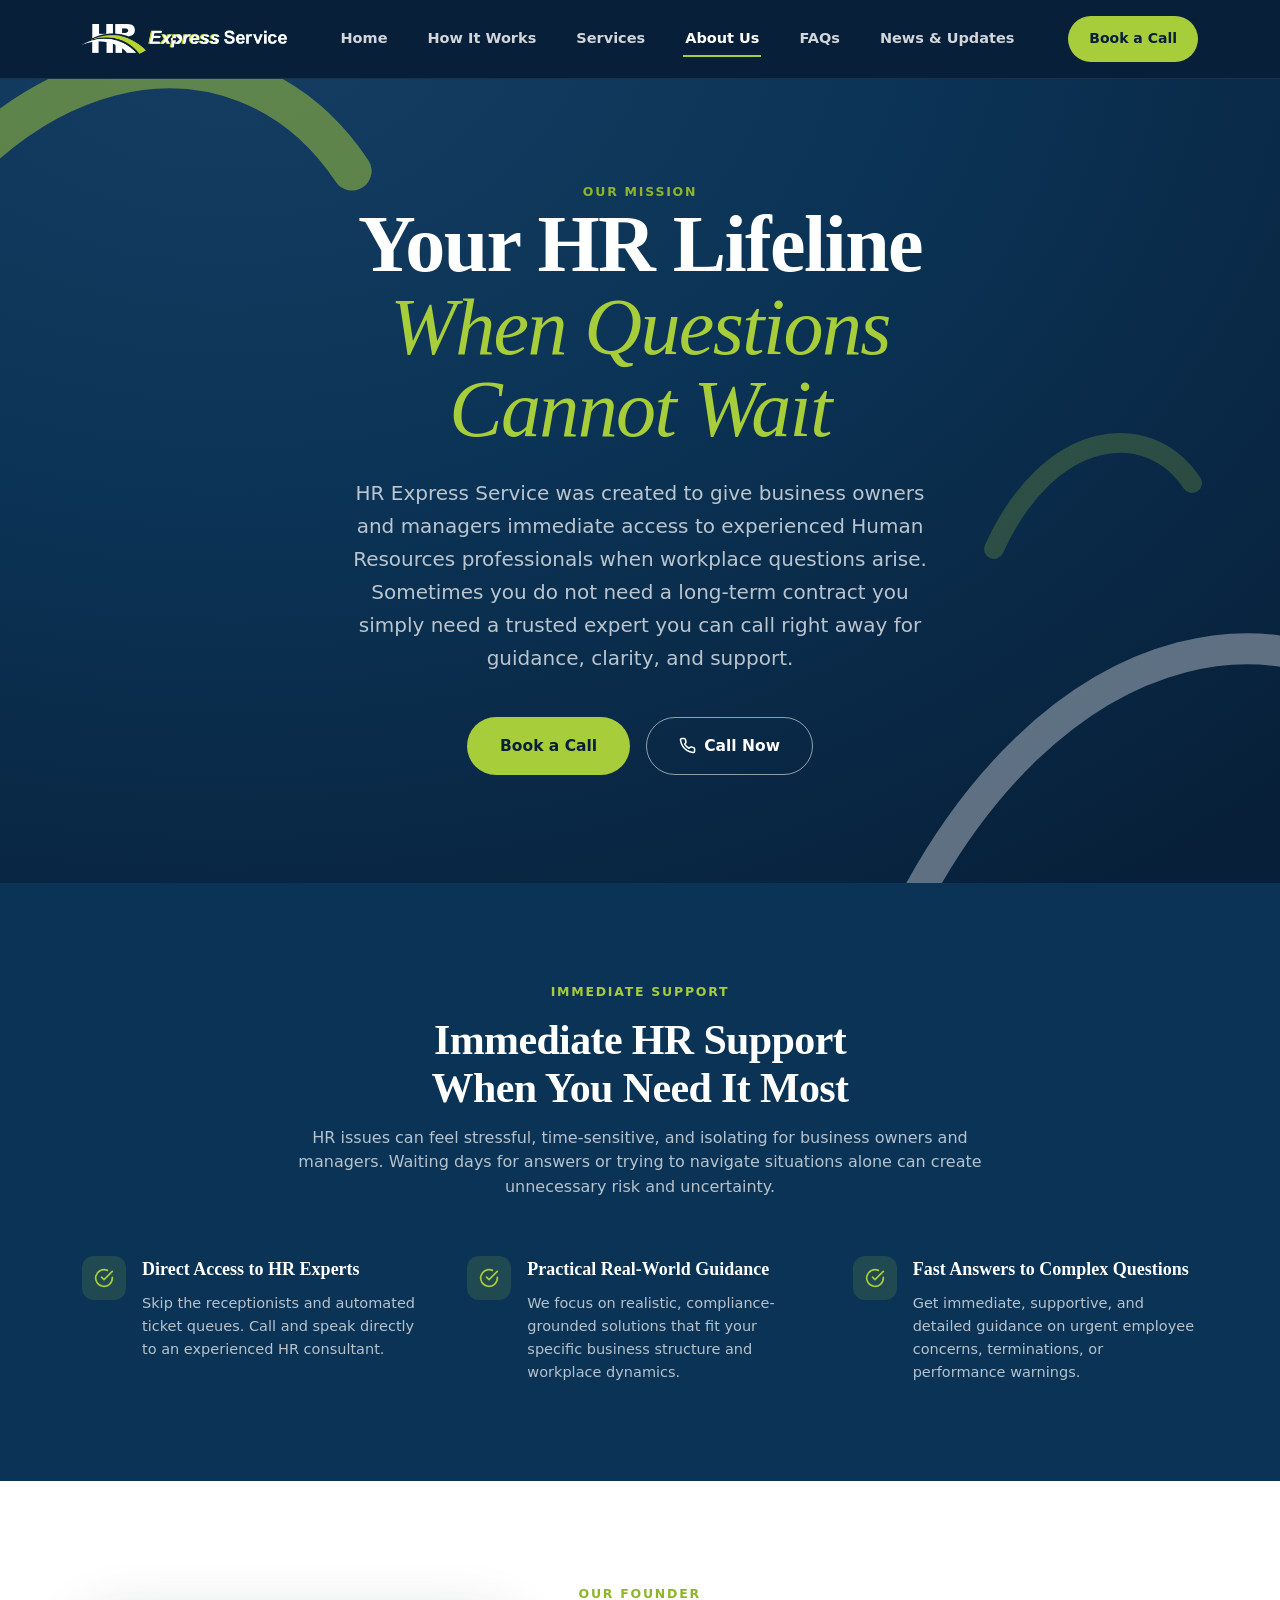
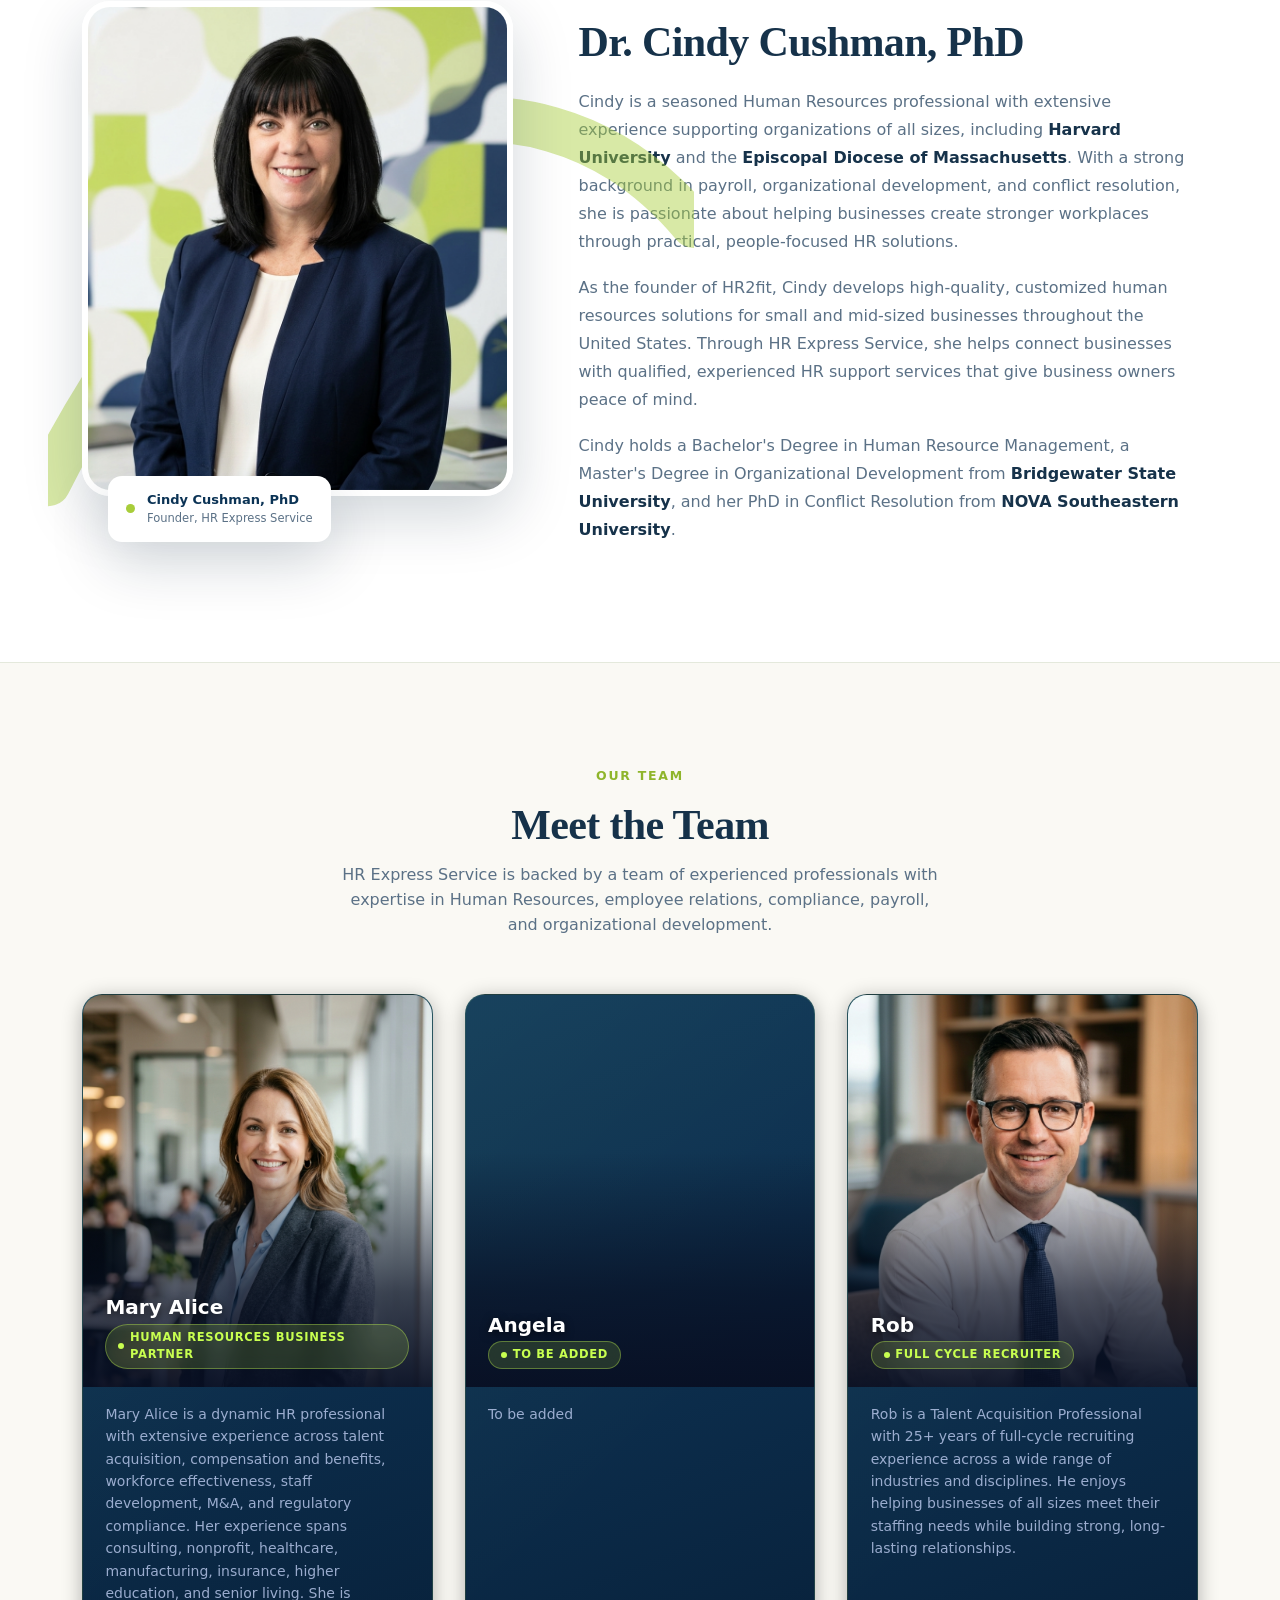
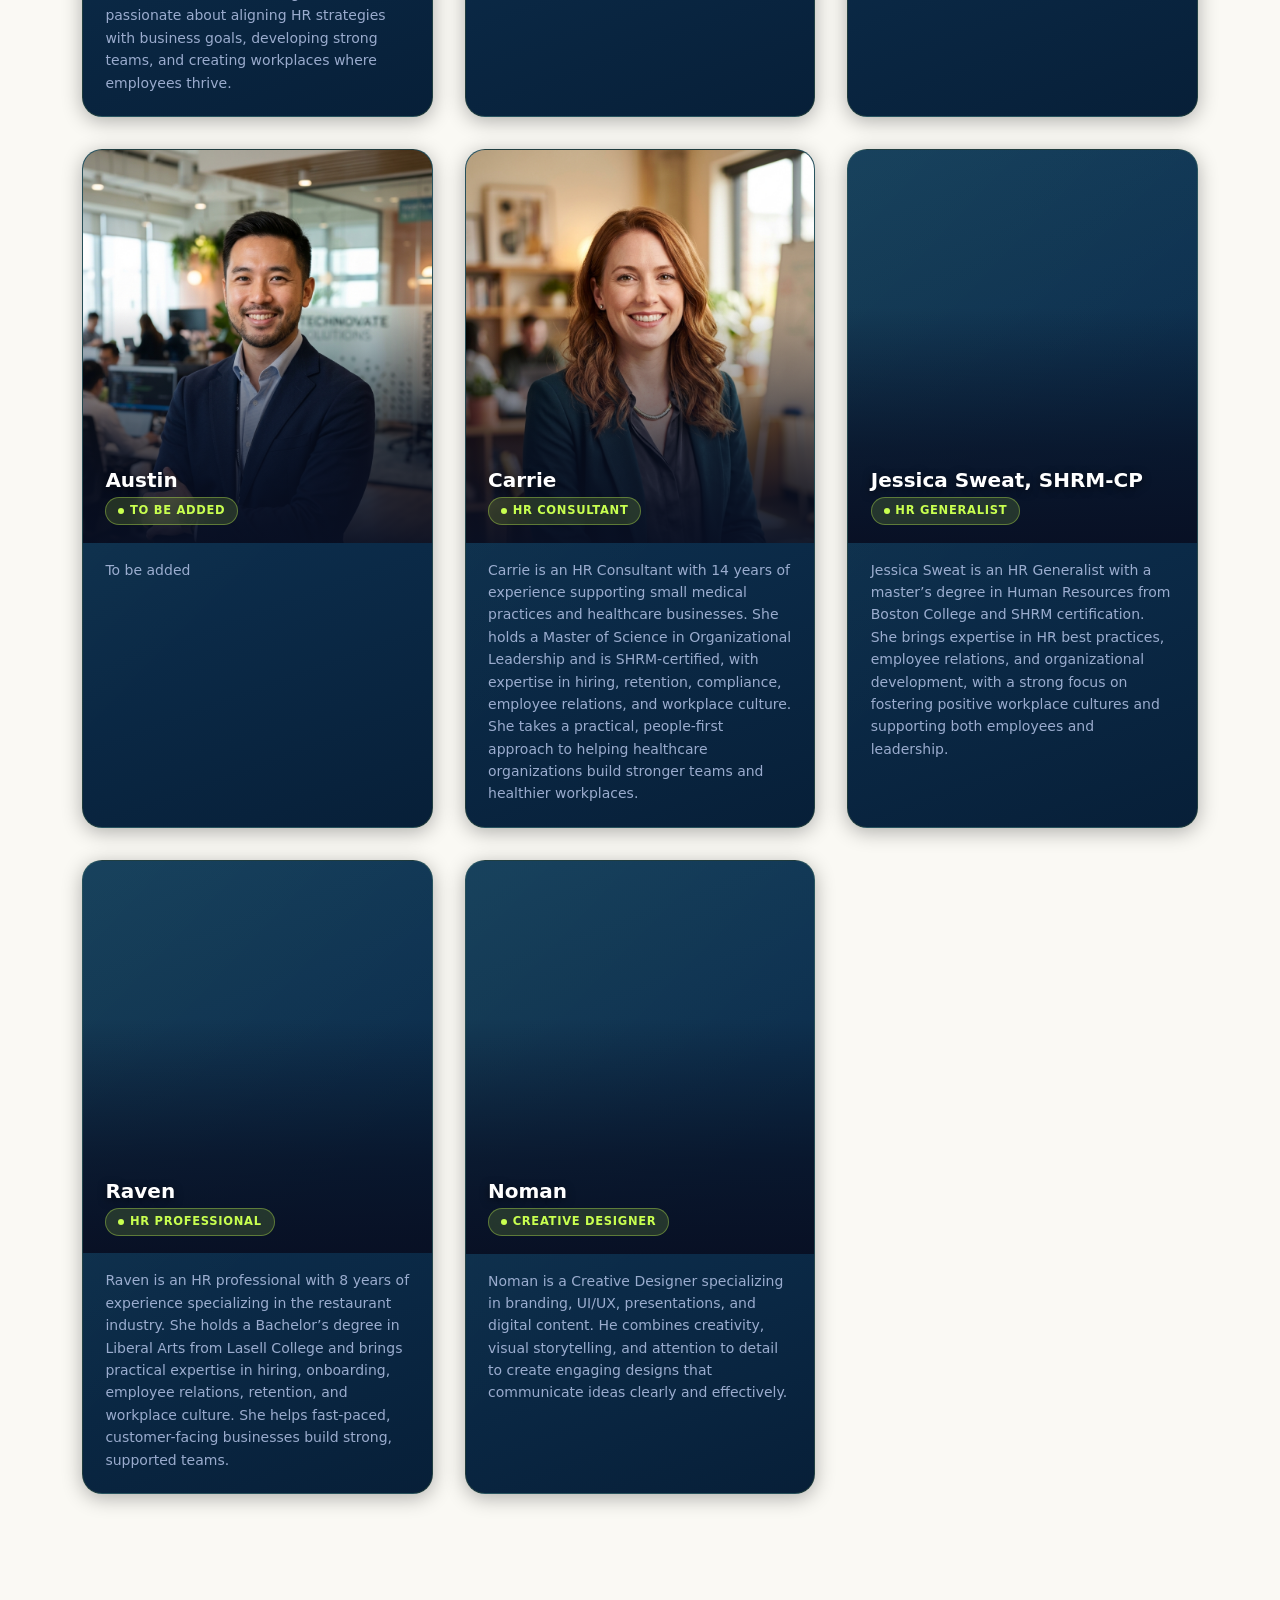
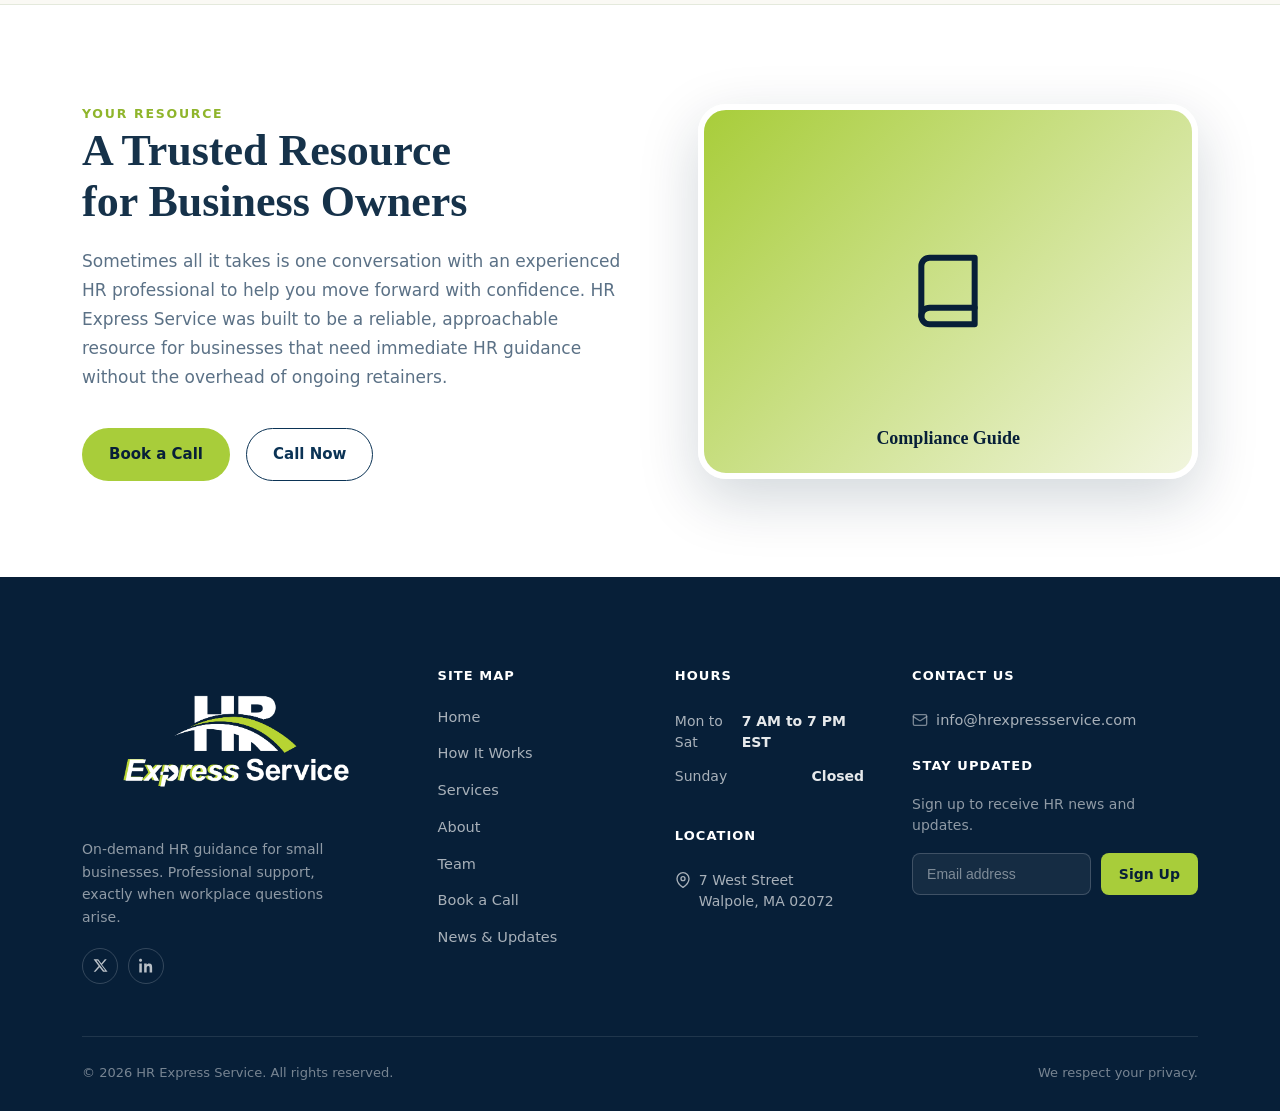
==== about.html @ 4a5f22e1 "Update team section on home and about pages with exact bios" ====
<!DOCTYPE html>
<html lang="en">

<head>
  <meta charset="UTF-8">
  <meta name="viewport" content="width=device-width, initial-scale=1.0">

  <!-- ═══ Security Headers ═══════════════════════════════════════ -->
  <!-- X-Frame-Options: prevent clickjacking via iframe embedding -->
  
  <!-- X-Content-Type-Options: prevent MIME-type sniffing -->
  <meta http-equiv="X-Content-Type-Options" content="nosniff">

  <!-- Referrer-Policy: don't leak URL info to third-party domains -->
  <meta name="referrer" content="strict-origin-when-cross-origin">

  <!-- Content-Security-Policy: allow self + Google Fonts + Square payments -->
  <meta http-equiv="Content-Security-Policy"
    content="
      default-src 'self';
      script-src  'self' 'unsafe-inline'
                  https://squareup.com
                  https://*.squareup.com
                  https://js.squareup.com
                  https://sandbox.web.squarecdn.com
                  https://web.squarecdn.com;
      style-src   'self' 'unsafe-inline'
                  https://fonts.googleapis.com;
      font-src    'self'
                  https://fonts.gstatic.com
                  data:;
      img-src     'self'
                  data:
                  blob:
                  https://*.squareup.com
                  https://*.squareupsandbox.com;
      frame-src   https://squareup.com
                  https://*.squareup.com
                  https://*.squareupsandbox.com;
      connect-src 'self' https://script.google.com https://script.googleusercontent.com
                  https://squareup.com
                  https://*.squareup.com
                  https://squareupsandbox.com
                  https://*.squareupsandbox.com;
      object-src  'none';
      base-uri    'self';
      form-action 'self'
                  https://squareup.com
                  https://*.squareup.com;">
  <!-- ═══════════════════════════════════════════════════════════ -->
  <title>About Us | HR Express Service</title>
  <link rel="preconnect" href="https://fonts.googleapis.com">
  <link rel="preconnect" href="https://fonts.gstatic.com" crossorigin>
  <link
    href="https://fonts.googleapis.com/css2?family=Fraunces:ital,opsz,wght@0,9..144,400;0,9..144,500;0,9..144,600;0,9..144,700;1,9..144,500;1,9..144,600&family=Inter:wght@400;500;600;700;800&display=swap"
    rel="stylesheet">
  <link rel="stylesheet" href="style.css?v=2">
  <link rel="icon" href="data:image/svg+xml,<svg xmlns='http://www.w3.org/2000/svg' viewBox='0 0 100 100'><circle cx='50' cy='50' r='50' fill='%23A8CD3A'/><text x='50' y='65' font-family='Arial' font-size='45' font-weight='bold' fill='%23080F23' text-anchor='middle'>HR</text></svg>">
</head>

<body>

  <header class="site-nav">
    <div class="nav-inner">
      <button class="nav-toggle" id="navToggle" aria-label="Toggle menu" aria-expanded="false">
          <svg width="24" height="24" viewBox="0 0 24 24" fill="none" stroke="currentColor" stroke-width="2"
            stroke-linecap="round">
            <line x1="3" y1="6" x2="21" y2="6" />
            <line x1="3" y1="12" x2="21" y2="12" />
            <line x1="3" y1="18" x2="21" y2="18" />
          </svg>
        </button>
        <a href="index.html" class="logo">
      <picture>
        <source media="(max-width: 900px)" srcset="assets/logos/header_logo.png">
        <img src="assets/logos/desktop_logo.webp" alt="HR Express Service">
      </picture>
    </a>
      <nav class="nav-links" id="navLinks">
        <a href="index.html">Home</a>
        <a href="how-it-works.html">How It Works</a>
        <a href="services.html">Services</a>
        <a href="about.html">About Us</a>
        <a href="faq.html">FAQs</a>
      <a href="news-and-updates.html">News & Updates</a>
      </nav>
      <div class="nav-cta">
        <a href="book-a-call.html" class="btn btn-primary btn-sm"><span class="btn-label">Book a Call</span></a>
      </div>
    </div>
  </header>

  <main id="top" class="subpage">
    <!-- HERO -->
    <section class="hero subpage-hero">
      <div class="hero-bg" aria-hidden="true">
        <svg class="arc-a" viewBox="0 0 200 200" fill="none">
          <path d="M10 150 C 60 40, 150 30, 190 90" stroke="#A8CD3A" stroke-width="14" stroke-linecap="round" />
        </svg>
        <svg class="arc-b" viewBox="0 0 200 200" fill="none">
          <path d="M10 150 C 60 40, 150 30, 190 90" stroke="#FFFFFF" stroke-width="10" stroke-linecap="round" />
        </svg>
        <svg class="arc-c" viewBox="0 0 200 200" fill="none">
          <path d="M10 150 C 60 40, 150 30, 190 90" stroke="#A8CD3A" stroke-width="18" stroke-linecap="round" />
        </svg>
      </div>
      <div class="wrap hero-content">
        <span class="eyebrow on-dark">Our Mission</span>
        <h1>Your HR Lifeline <em>When Questions Cannot Wait</em></h1>
        <p class="lede">HR Express Service was created to give business owners and managers immediate access to
          experienced Human Resources professionals when workplace questions arise. Sometimes you do not need a
          long-term contract   you simply need a trusted expert you can call right away for guidance, clarity, and
          support.</p>
        <div class="cta-row">
          <a href="https://app.squareup.com/appointments/book/z30krphdnoap3r/LHFZBR4FWM4G1/start" target="_blank" rel="noopener noreferrer" class="btn btn-primary">Book a Call</a>
          <a href="tel:+10000000000" class="btn btn-outline on-dark-outline">
            <svg width="17" height="17" viewBox="0 0 24 24" fill="none" stroke="currentColor" stroke-width="2.2"
              stroke-linecap="round" stroke-linejoin="round">
              <path
                d="M22 16.92v3a2 2 0 0 1-2.18 2 19.79 19.79 0 0 1-8.63-3.07 19.5 19.5 0 0 1-6-6 19.79 19.79 0 0 1-3.07-8.67A2 2 0 0 1 4.11 2h3a2 2 0 0 1 2 1.72c.12.9.34 1.79.65 2.65a2 2 0 0 1-.45 2.11L8.09 9.91a16 16 0 0 0 6 6l1.43-1.27a2 2 0 0 1 2.11-.45c.86.31 1.75.53 2.65.65A2 2 0 0 1 22 16.92z" />
            </svg>
            Call Now
          </a>
        </div>
      </div>
    </section>

    <!-- VALUE PROP SECTION -->
    <section class="benefits on-dark" id="support-need">
      <div class="wrap">
        <div class="section-head" style="margin-left: auto; margin-right: auto; text-align: center; max-width: 700px;">
          <span class="eyebrow">Immediate Support</span>
          <h2>Immediate HR Support When You Need It Most</h2>
          <p style="color: rgba(255,255,255,0.7); margin-top: 14px;">HR issues can feel stressful, time-sensitive, and
            isolating for business owners and managers. Waiting days for answers or trying to navigate situations alone
            can create unnecessary risk and uncertainty.</p>
        </div>

        <div class="benefits-grid" style="margin-top: 48px;">
          <div class="benefit-item">
            <div class="benefit-icon"><svg width="20" height="20" viewBox="0 0 24 24" fill="none" stroke="currentColor"
                stroke-width="2" stroke-linecap="round" stroke-linejoin="round">
                <path d="M22 11.08V12a10 10 0 1 1-5.93-9.14" />
                <polyline points="22 4 12 14.01 9 11.01" />
              </svg></div>
            <div>
              <h3>Direct Access to HR Experts</h3>
              <p>Skip the receptionists and automated ticket queues. Call and speak directly to an experienced HR
                consultant.</p>
            </div>
          </div>
          <div class="benefit-item">
            <div class="benefit-icon"><svg width="20" height="20" viewBox="0 0 24 24" fill="none" stroke="currentColor"
                stroke-width="2" stroke-linecap="round" stroke-linejoin="round">
                <path d="M22 11.08V12a10 10 0 1 1-5.93-9.14" />
                <polyline points="22 4 12 14.01 9 11.01" />
              </svg></div>
            <div>
              <h3>Practical Real-World Guidance</h3>
              <p>We focus on realistic, compliance-grounded solutions that fit your specific business structure and
                workplace dynamics.</p>
            </div>
          </div>
          <div class="benefit-item">
            <div class="benefit-icon"><svg width="20" height="20" viewBox="0 0 24 24" fill="none" stroke="currentColor"
                stroke-width="2" stroke-linecap="round" stroke-linejoin="round">
                <path d="M22 11.08V12a10 10 0 1 1-5.93-9.14" />
                <polyline points="22 4 12 14.01 9 11.01" />
              </svg></div>
            <div>
              <h3>Fast Answers to Complex Questions</h3>
              <p>Get immediate, supportive, and detailed guidance on urgent employee concerns, terminations, or
                performance warnings.</p>
            </div>
          </div>
        </div>
      </div>
    </section>

    <!-- LEADERSHIP (CINDY CUSHMAN) -->
    <section class="leadership" id="leadership-spotlight">
      <div class="wrap leadership-grid">
        <div class="lead-photo-wrap">
          <svg class="arc-behind" viewBox="0 0 200 200" fill="none">
            <path d="M0 160 C 60 40, 150 20, 200 80" stroke="#A8CD3A" stroke-width="14" stroke-linecap="round"
              opacity="0.5" />
          </svg>
          <div class="lead-photo">
            <img src="assets/cindy_cushman.jpg" alt="Dr. Cindy Cushman PhD">
          </div>
          <div class="lead-cred">
            <span class="dot"></span>
            <p>Cindy Cushman, PhD<span>Founder, HR Express Service</span></p>
          </div>
        </div>
        <div class="leadership-copy">
          <span class="eyebrow">Our Founder</span>
          <h2>Dr. Cindy Cushman, PhD</h2>
          <p>Cindy is a seasoned Human Resources professional with extensive experience supporting organizations of all
            sizes, including <strong>Harvard University</strong> and the <strong>Episcopal Diocese of
              Massachusetts</strong>. With a strong background in payroll, organizational development, and conflict
            resolution, she is passionate about helping businesses create stronger workplaces through practical,
            people-focused HR solutions.</p>
          <p>As the founder of HR2fit, Cindy develops high-quality, customized human resources solutions for small and
            mid-sized businesses throughout the United States. Through HR Express Service, she helps connect businesses
            with qualified, experienced HR support services that give business owners peace of mind.</p>
          <p>Cindy holds a Bachelor's Degree in Human Resource Management, a Master's Degree in Organizational
            Development from <strong>Bridgewater State University</strong>, and her PhD in Conflict Resolution from
            <strong>NOVA Southeastern University</strong>.</p>
        </div>
      </div>
    </section>

    <!-- MEET THE TEAM GRID -->
    <section class="team" id="team" style="border-top: 1px solid var(--line);">
      <div class="wrap">
        <div class="section-head"
          style="margin-left: auto; margin-right: auto; text-align: center; margin-bottom: 56px;">
          <span class="eyebrow">Our Team</span>
          <h2>Meet the Team</h2>
          <p style="color: var(--muted); margin-top: 14px; max-width: 600px; margin-left: auto; margin-right: auto;">
            HR Express Service is backed by a team of experienced professionals with expertise in Human Resources,
            employee relations, compliance, payroll, and organizational development.
          </p>
        </div>

        <div class="team-grid-improved">
          <div class="team-member-card">
            <div class="team-member-photo">
              <img src="assets/team_mary_alice.jpg" alt="Mary Alice">
              <div class="team-member-overlay">
                <h3 class="team-member-name">Mary Alice</h3>
                <span class="team-member-role-badge">Human Resources Business Partner</span>
              </div>
            </div>
            <div class="team-member-info">
              <p class="team-member-bio">Mary Alice is a dynamic HR professional with extensive experience across talent acquisition, compensation and benefits, workforce effectiveness, staff development, M&A, and regulatory compliance. Her experience spans consulting, nonprofit, healthcare, manufacturing, insurance, higher education, and senior living. She is passionate about aligning HR strategies with business goals, developing strong teams, and creating workplaces where employees thrive.</p>
            </div>
          </div>

          <div class="team-member-card">
            <div class="team-member-photo" style="background: rgba(0,0,0,0.05);">
              <div class="team-member-overlay">
                <h3 class="team-member-name">Angela</h3>
                <span class="team-member-role-badge">To Be Added</span>
              </div>
            </div>
            <div class="team-member-info">
              <p class="team-member-bio">To be added</p>
            </div>
          </div>

          <div class="team-member-card">
            <div class="team-member-photo">
              <img src="assets/team_rob.jpg" alt="Rob">
              <div class="team-member-overlay">
                <h3 class="team-member-name">Rob</h3>
                <span class="team-member-role-badge">Full Cycle Recruiter</span>
              </div>
            </div>
            <div class="team-member-info">
              <p class="team-member-bio">Rob is a Talent Acquisition Professional with 25+ years of full-cycle recruiting experience across a wide range of industries and disciplines. He enjoys helping businesses of all sizes meet their staffing needs while building strong, long-lasting relationships.</p>
            </div>
          </div>

          <div class="team-member-card">
            <div class="team-member-photo">
              <img src="assets/team_austin.jpg" alt="Austin">
              <div class="team-member-overlay">
                <h3 class="team-member-name">Austin</h3>
                <span class="team-member-role-badge">To Be Added</span>
              </div>
            </div>
            <div class="team-member-info">
              <p class="team-member-bio">To be added</p>
            </div>
          </div>

          <div class="team-member-card">
            <div class="team-member-photo">
              <img src="assets/team_carrie.jpg" alt="Carrie">
              <div class="team-member-overlay">
                <h3 class="team-member-name">Carrie</h3>
                <span class="team-member-role-badge">HR Consultant</span>
              </div>
            </div>
            <div class="team-member-info">
              <p class="team-member-bio">Carrie is an HR Consultant with 14 years of experience supporting small medical practices and healthcare businesses. She holds a Master of Science in Organizational Leadership and is SHRM-certified, with expertise in hiring, retention, compliance, employee relations, and workplace culture. She takes a practical, people-first approach to helping healthcare organizations build stronger teams and healthier workplaces.</p>
            </div>
          </div>

          <div class="team-member-card">
            <div class="team-member-photo" style="background: rgba(0,0,0,0.05);">
              <div class="team-member-overlay">
                <h3 class="team-member-name">Jessica Sweat, SHRM-CP</h3>
                <span class="team-member-role-badge">HR Generalist</span>
              </div>
            </div>
            <div class="team-member-info">
              <p class="team-member-bio">Jessica Sweat is an HR Generalist with a master’s degree in Human Resources from Boston College and SHRM certification. She brings expertise in HR best practices, employee relations, and organizational development, with a strong focus on fostering positive workplace cultures and supporting both employees and leadership.</p>
            </div>
          </div>

          <div class="team-member-card">
            <div class="team-member-photo" style="background: rgba(0,0,0,0.05);">
              <div class="team-member-overlay">
                <h3 class="team-member-name">Raven</h3>
                <span class="team-member-role-badge">HR Professional</span>
              </div>
            </div>
            <div class="team-member-info">
              <p class="team-member-bio">Raven is an HR professional with 8 years of experience specializing in the restaurant industry. She holds a Bachelor’s degree in Liberal Arts from Lasell College and brings practical expertise in hiring, onboarding, employee relations, retention, and workplace culture. She helps fast-paced, customer-facing businesses build strong, supported teams.</p>
            </div>
          </div>

          <div class="team-member-card">
            <div class="team-member-photo" style="background: rgba(0,0,0,0.05);">
              <div class="team-member-overlay">
                <h3 class="team-member-name">Noman</h3>
                <span class="team-member-role-badge">Creative Designer</span>
              </div>
            </div>
            <div class="team-member-info">
              <p class="team-member-bio">Noman is a Creative Designer specializing in branding, UI/UX, presentations, and digital content. He combines creativity, visual storytelling, and attention to detail to create engaging designs that communicate ideas clearly and effectively.</p>
            </div>
          </div>

        </div>
      </div>
    </section>

    <!-- CTA SPLIT -->
    <section class="cta-split">
      <div class="wrap cta-split-grid">
        <div>
          <span class="eyebrow">Your Resource</span>
          <h2>A Trusted Resource for Business Owners</h2>
          <p class="lede">Sometimes all it takes is one conversation with an experienced HR professional to help you
            move forward with confidence. HR Express Service was built to be a reliable, approachable resource for
            businesses that need immediate HR guidance without the overhead of ongoing retainers.</p>
          <div class="cta-row">
            <a href="https://app.squareup.com/appointments/book/z30krphdnoap3r/LHFZBR4FWM4G1/start" target="_blank" rel="noopener noreferrer" class="btn btn-primary">Book a Call</a>
            <a href="tel:+10000000000" class="btn btn-outline">Call Now</a>
          </div>
        </div>
        <div class="cta-split-photo"
          style="background: linear-gradient(135deg, var(--lime-500), var(--lime-100)); display: flex; align-items: center; justify-content: center; position: relative;">
          <!-- Styled fallback SVG with book icon since generator quota is hit -->
          <svg width="80" height="80" viewBox="0 0 24 24" fill="none" stroke="var(--navy-950)" stroke-width="1.8"
            stroke-linecap="round" stroke-linejoin="round" style="position: absolute; z-index: 2;">
            <path d="M4 19.5A2.5 2.5 0 0 1 6.5 17H20" />
            <path d="M6.5 2H20v20H6.5A2.5 2.5 0 0 1 4 19.5v-15A2.5 2.5 0 0 1 6.5 2z" />
          </svg>
          <span
            style="position: absolute; bottom: 20px; font-family: 'Fraunces', serif; font-weight: 600; font-size: 18px; color: var(--navy-950);">Compliance
            Guide</span>
        </div>
      </div>
    </section>
  </main>

  <footer id="faq">
    <div class="wrap">
      <div class="footer-top">
        <div class="footer-brand">
          <img src="assets/logos/footer_logo.png" alt="HR Express Service" style="width: 100%; height: auto; object-fit: contain;">
          <p>On-demand HR guidance for small businesses. Professional support, exactly when workplace questions arise.
          </p>
          <div class="footer-social">
            <a href="#" aria-label="X (Twitter)"><svg width="15" height="15" viewBox="0 0 24 24" fill="currentColor">
                <path
                  d="M18.9 2H22l-7.6 8.7L23.3 22h-7.2l-5.6-7.3L4 22H1l8.1-9.3L.9 2h7.4l5.1 6.7L18.9 2Zm-1.3 18h2L7.5 4H5.4l12.2 16Z" />
              </svg></a>
            <a href="https://www.linkedin.com/company/hr-express-service/" target="_blank" rel="noopener noreferrer" aria-label="LinkedIn"><svg width="15" height="15" viewBox="0 0 24 24" fill="currentColor">
                <path
                  d="M4.98 3.5C4.98 4.88 3.87 6 2.5 6S0 4.88 0 3.5 1.11 1 2.48 1s2.5 1.12 2.5 2.5ZM.5 8.75h4V23h-4V8.75ZM8.5 8.75h3.84v1.96h.05c.53-1 1.85-2.06 3.8-2.06 4.06 0 4.81 2.67 4.81 6.15V23h-4v-6.6c0-1.57-.03-3.6-2.2-3.6-2.2 0-2.54 1.72-2.54 3.5V23h-4V8.75Z" />
              </svg></a>
          </div>
        </div>
        <div class="footer-col">
          <h4>Site Map</h4>
          <ul>
            <li><a href="#top">Home</a></li>
            <li><a href="#how-it-works">How It Works</a></li>
            <li><a href="#situations">Services</a></li>
            <li><a href="#leadership">About</a></li>
            <li><a href="#team">Team</a></li>
            <li><a href="#question">Book a Call</a></li>
          <li><a href="news-and-updates.html">News & Updates</a></li>
          </ul>
        </div>
        <div class="footer-col footer-hours">
          <h4>Hours</h4>
          <div><span>Mon to Sat</span><strong>7 AM to 7 PM EST</strong></div>
        <div><span>Sunday</span><strong>Closed</strong></div>
          <h4 style="margin-top: 2rem;">Location</h4>
          <address style="font-size: 14px; color: rgba(255,255,255,.65); line-height: 1.5; margin: 0 0 12px 0; display: flex; align-items: flex-start; gap: 8px; font-style: normal; padding: 6px 0;">
            <svg width="16" height="16" viewBox="0 0 24 24" fill="none" stroke="currentColor" stroke-width="2" stroke-linecap="round" stroke-linejoin="round" style="flex-shrink: 0; margin-top: 2px;"><path d="M21 10c0 7-9 13-9 13s-9-6-9-13a9 9 0 0 1 18 0z"></path><circle cx="12" cy="10" r="3"></circle></svg>
            <span>
              7 West Street<br>
              Walpole, MA 02072
            </span>
          </address>
        </div>
        <div class="footer-col footer-contact-col">
          <h4>Contact Us</h4>
          <a href="mailto:info@hrexpressservice.com" class="footer-email-link" aria-label="Email HR Express Service">
            <svg width="16" height="16" viewBox="0 0 24 24" fill="none" stroke="currentColor" stroke-width="2" stroke-linecap="round" stroke-linejoin="round"><rect x="2" y="4" width="20" height="16" rx="2"/><path d="m22 7-8.97 5.7a1.94 1.94 0 0 1-2.06 0L2 7"/></svg>
            info@hrexpressservice.com
          </a>
          <h4 style="margin-top:1.25rem;">Stay Updated</h4>
          <p style="font-size:14px;color:rgba(255,255,255,.55);margin-bottom:8px;">Sign up to receive HR news and updates.</p>
          <form class="newsletter-form" onsubmit="event.preventDefault();">
            <input type="email" placeholder="Email address" required aria-label="Email address">
            <button type="submit">Sign Up</button>
          </form>
        </div>
      </div>
      <div class="footer-bottom">
        <span>© 2026 HR Express Service. All rights reserved.</span>
        <span>We respect your privacy.</span>
      </div>
    </div>
  </footer>

  <script src="main.js"></script>
  <script>

    // ===== TEAM CAROUSEL: auto-scrolling, draggable, seamless loop =====
    (function () {
      const track = document.getElementById('teamTrack');
      if (!track) return;
      const prevBtn = document.getElementById('teamPrev');
      const nextBtn = document.getElementById('teamNext');
      const cards = Array.from(track.children);
      const half = cards.length / 2;

      let setWidth = 0;
      function measure() {
        const gap = parseFloat(getComputedStyle(track).gap) || 0;
        setWidth = 0;
        for (let i = 0; i < half; i++) setWidth += cards[i].getBoundingClientRect().width + gap;
      }
      measure();
      window.addEventListener('resize', measure);

      let x = 0;
      let dragging = false;
      let hovering = false;
      let startClientX = 0;
      let startX = 0;
      let resumeTimer = null;
      const speed = 34; // px per second
      let lastTime = null;

      function wrap() {
        if (setWidth <= 0) return;
        while (x <= -setWidth) x += setWidth;
        while (x > 0) x -= setWidth;
      }

      function frame(time) {
        if (lastTime === null) lastTime = time;
        const dt = (time - lastTime) / 1000;
        lastTime = time;
        if (!dragging && !hovering) {
          x -= speed * dt;
          wrap();
        }
        track.style.transform = `translate3d(${x}px,0,0)`;
        requestAnimationFrame(frame);
      }
      requestAnimationFrame(frame);

      track.addEventListener('mouseenter', () => { hovering = true; });
      track.addEventListener('mouseleave', () => { hovering = false; });

      function onPointerDown(e) {
        dragging = true;
        track.classList.add('dragging');
        startClientX = e.clientX;
        startX = x;
        track.setPointerCapture(e.pointerId);
      }
      function onPointerMove(e) {
        if (!dragging) return;
        x = startX + (e.clientX - startClientX);
      }
      function onPointerUp() {
        if (!dragging) return;
        dragging = false;
        track.classList.remove('dragging');
        wrap();
      }
      track.addEventListener('pointerdown', onPointerDown);
      track.addEventListener('pointermove', onPointerMove);
      track.addEventListener('pointerup', onPointerUp);
      track.addEventListener('pointercancel', onPointerUp);

      function nudge(delta) {
        x += delta;
        wrap();
        hovering = true;
        clearTimeout(resumeTimer);
        resumeTimer = setTimeout(() => { hovering = false; }, 1400);
      }
      if (prevBtn) prevBtn.addEventListener('click', () => nudge(360));
      if (nextBtn) nextBtn.addEventListener('click', () => nudge(-360));
    })();
  </script>

</body>

</html>
---- style.css ----
:root{
    --navy-950:#071F38;
    --navy-900:#0B3355;
    --navy-800:#123E63;
    --navy-700:#1B4E77;
    --lime-500:#A8CD3A;
    --lime-600:#8FB52B;
    --lime-100:#F1F5DE;
    --lime-050:#F8FAEE;
    --cream:#FAF9F4;
    --white:#FFFFFF;
    --ink:#16324A;
    --muted:#5B7186;
    --line:#E4E9DC;
    --radius-s:6px;
    --radius-m:14px;
    --radius-l:28px;
    --shadow-1: 0 1px 2px rgba(11,51,85,0.06), 0 8px 24px rgba(11,51,85,0.06);
    --shadow-2: 0 20px 60px rgba(7,31,56,0.18);
    --maxw:1180px;
  }

  *{box-sizing:border-box;}
  html{scroll-behavior:smooth;}
  body{
    margin:0;
    font-family:'Inter',system-ui,sans-serif;
    color:var(--ink);
    background:var(--white);
    -webkit-font-smoothing:antialiased;
    -moz-osx-font-smoothing:grayscale;
    text-rendering:optimizeLegibility;
    font-feature-settings:"kern" 1,"liga" 1;
    line-height:1.55;
    font-size:16px;
  }
  img{max-width:100%;display:block;}
  a{color:inherit;text-decoration:none;}
  ul{margin:0;padding:0;list-style:none;}
  h1,h2,h3{font-family:'Fraunces',serif;font-weight:600;margin:0;color:var(--ink);text-wrap:balance;}
  p{margin:0;}
  button{font-family:inherit;cursor:pointer;}

  .wrap{max-width:var(--maxw);margin:0 auto;padding:0 32px;}

  :focus-visible{outline:2.5px solid var(--lime-600);outline-offset:3px;}

  .eyebrow{
    display:inline-flex;align-items:center;gap:8px;
    font-size:12.5px;font-weight:700;letter-spacing:.14em;text-transform:uppercase;
    color:var(--lime-600);
  }
  .on-dark .eyebrow{color:var(--lime-500);}

  /* Buttons */
  .btn{
    display:inline-flex;align-items:center;justify-content:center;gap:8px;
    padding:14px 26px;border-radius:999px;font-weight:700;font-size:15px;
    border:1.5px solid transparent;white-space:nowrap;transition:transform .15s ease, box-shadow .15s ease, background .15s ease, color .15s ease;
  }
  .btn:hover{transform:translateY(-1px);}
  .btn-primary{background:var(--lime-500);color:var(--navy-950);}
  .btn-primary:hover{background:var(--lime-600);box-shadow:var(--shadow-1);}
  .btn-outline{border-color:var(--navy-900);color:var(--navy-900);background:transparent;}
  .btn-outline:hover{background:var(--navy-900);color:var(--white);}
  .on-dark .btn-outline{border-color:rgba(255,255,255,.55);color:var(--white);}
  .on-dark .btn-outline:hover{background:var(--white);color:var(--navy-950);}
  .btn-outline.on-dark-outline{border-color:rgba(255,255,255,.55);color:var(--white);}
  .btn-outline.on-dark-outline:hover{background:var(--white);color:var(--navy-950);}
  .btn-sm{padding:11px 20px;font-size:14px;}

  /* ===== NAV ===== */
  header.site-nav{
    background:var(--navy-950);
    border-bottom:1px solid rgba(255,255,255,.08);
    position:sticky;top:0;z-index:50;
  }
  .nav-inner{
    display:flex;align-items:center;justify-content:space-between;
    padding:16px 32px;max-width:var(--maxw);margin:0 auto;
  }
  .logo img{height:30px;width:auto;}
  .nav-links{display:flex;align-items:center;gap:36px;}
  .nav-links a{
    font-size:14.5px;font-weight:600;color:rgba(255,255,255,.82);
    padding:6px 2px;border-bottom:2px solid transparent;transition:color .15s, border-color .15s;
  }
  .nav-links a:hover, .nav-links a.active{color:var(--white);border-color:var(--lime-500);}
  .nav-cta{display:flex;align-items:center;gap:22px;}
  .nav-toggle{display:none;background:none;border:0;color:var(--white);padding:6px;}

  @media (max-width:900px){
    .nav-inner { position: relative; justify-content: space-between; align-items: center; }
    .nav-toggle { display: inline-flex; position: relative; z-index: 10; }
    .logo { position: absolute; left: 50%; transform: translateX(-50%); max-width: 35%; display: flex; justify-content: center; z-index: 5; }
    .logo img { height: 28px; width: auto; max-width: 100%; object-fit: contain; }
    .nav-cta { position: relative; z-index: 10; }
    .nav-links{
      position:absolute;top:100%;left:0;right:0;background:var(--navy-950);
      flex-direction:column;align-items:flex-start;gap:0;padding:8px 32px 18px;
      display:none;
    }
    .nav-links.open{display:flex;}
    .nav-links a{width:100%;padding:12px 0;border-bottom:1px solid rgba(255,255,255,.08);}
  }

  /* ===== HERO ===== */
  .hero{
    background:radial-gradient(120% 140% at 18% -10%, #163E63 0%, var(--navy-900) 45%, var(--navy-950) 100%);
    padding:120px 0 128px;
    position:relative;
    overflow:hidden;
    text-align:center;
    isolation:isolate;
  }
  .hero-bg{position:absolute;inset:0;z-index:0;pointer-events:none;}
  .hero-bg svg{position:absolute;}
  .hero-bg .arc-a{top:-160px;left:-180px;width:560px;opacity:.5;}
  .hero-bg .arc-b{bottom:-220px;right:-200px;width:620px;opacity:.35;}
  .hero-bg .arc-c{top:38%;right:6%;width:220px;opacity:.22;}

  .hero-content{position:relative;z-index:2;max-width:820px;margin:0 auto;}
  .hero h1{
    font-size:clamp(44px,6.4vw,80px);line-height:1.03;letter-spacing:-.02em;
    color:var(--white);margin:0 0 26px;
  }
  .hero h1 em{font-style:italic;font-weight:500;color:var(--lime-500);}
  .hero p.lede{
    font-size:clamp(17px,1.6vw,20px);line-height:1.65;color:rgba(255,255,255,.72);
    max-width:600px;margin:0 auto 42px;
  }
  .hero .cta-row{display:flex;gap:16px;flex-wrap:wrap;justify-content:center;margin-bottom:0;}
  .hero .cta-row .btn{padding:16px 32px;font-size:15.5px;}

  @media (max-width:640px){
    .hero{padding:96px 0 88px;}
  }

  /* ===== PROCESS ===== */
  .process{background:var(--lime-100);padding:96px 0;}
  .section-head{max-width:640px;margin-bottom:56px;}
  .section-head h2{font-size:clamp(30px,3.4vw,42px);margin-top:14px;letter-spacing:-.015em;line-height:1.12;}
  .process-steps{
    display:grid;grid-template-columns:repeat(3,1fr);gap:36px;position:relative;
  }
  .step-card{
    background:var(--white);border-radius:var(--radius-m);padding:34px 30px 30px;
    box-shadow:var(--shadow-1);position:relative;
  }
  .step-num{
    font-family:'Fraunces',serif;font-weight:600;font-size:40px;color:var(--lime-600);
    margin-bottom:18px;
  }
  .step-card h3{font-size:19px;margin-bottom:10px;}
  .step-card p{color:var(--muted);font-size:15px;line-height:1.6;}
  .process-cta{margin-top:44px;text-align:center;}

  @media (max-width:860px){
    .process-steps{grid-template-columns:1fr;}
  }

  /* ===== BENEFITS (dark) ===== */
  .benefits{background:var(--navy-900);padding:96px 0;color:var(--white);}
  .benefits .section-head h2{color:var(--white);}
  .benefits-grid{display:grid;grid-template-columns:repeat(3,1fr);gap:40px;}
  .benefit-item{display:flex;gap:16px;align-items:flex-start;}
  .benefit-icon{
    flex:none;width:44px;height:44px;border-radius:12px;background:rgba(168,205,58,.14);
    display:flex;align-items:center;justify-content:center;color:var(--lime-500);
  }
  .benefit-item h3{font-size:18px;color:var(--white);margin-bottom:8px;font-weight:600;}
  .benefit-item p{color:rgba(255,255,255,.7);font-size:14.5px;line-height:1.6;}

  @media (max-width:860px){
    .benefits-grid{grid-template-columns:1fr;gap:34px;}
  }

  /* ===== LEADERSHIP ===== */
  .leadership{background:var(--white);padding:100px 0;}
  .leadership-grid{
    display:grid;grid-template-columns:.82fr 1.18fr;gap:66px;align-items:center;
  }
  .lead-photo-wrap{position:relative;}
  .lead-photo-wrap .arc-behind{position:absolute;top:-34px;left:-34px;width:150%;z-index:0;opacity:.9;}
  .lead-photo{
    position:relative;z-index:1;border-radius:var(--radius-l);overflow:hidden;
    border:6px solid var(--white);box-shadow:var(--shadow-2);
    aspect-ratio:4/4.6;
  }
  .lead-photo img{width:100%;height:100%;object-fit:cover;}
  .lead-cred{
    position:relative;z-index:2;background:var(--white);border-radius:var(--radius-m);
    box-shadow:var(--shadow-2);padding:14px 18px;margin-top:-46px;margin-left:26px;
    display:inline-flex;align-items:center;gap:12px;
  }
  .lead-cred .dot{width:9px;height:9px;border-radius:50%;background:var(--lime-500);flex:none;}
  .lead-cred p{font-size:13px;font-weight:700;color:var(--navy-900);}
  .lead-cred span{display:block;font-size:11.5px;font-weight:500;color:var(--muted);}

  .leadership-copy h2{font-size:clamp(30px,3.4vw,42px);margin:14px 0 22px;letter-spacing:-.015em;line-height:1.12;}
  .leadership-copy p{color:var(--muted);font-size:16px;line-height:1.75;margin-bottom:18px;}
  .leadership-copy p strong{color:var(--ink);font-weight:700;}
  .leadership-copy .btn{margin-top:14px;}

  @media (max-width:900px){
    .nav-inner { position: relative; justify-content: space-between; align-items: center; }
    .nav-toggle { display: inline-flex; position: relative; z-index: 10; }
    .logo { position: absolute; left: 50%; transform: translateX(-50%); max-width: 35%; display: flex; justify-content: center; z-index: 5; }
    .logo img { height: 28px; width: auto; max-width: 100%; object-fit: contain; }
    .nav-cta { position: relative; z-index: 10; }
    .nav-links{
      position:absolute;top:100%;left:0;right:0;background:var(--navy-950);
      flex-direction:column;align-items:flex-start;gap:0;padding:8px 32px 18px;
      display:none;
    }
    .nav-links.open{display:flex;}
    .nav-links a{width:100%;padding:12px 0;border-bottom:1px solid rgba(255,255,255,.08);}
  }

  /* ===== COMMON SITUATIONS ===== */
  .situations{background:var(--lime-100);padding:100px 0;}
  .situations-grid{display:grid;grid-template-columns:repeat(3,1fr);gap:12px 40px;margin-bottom:48px;}
  .situations-grid ul{display:flex;flex-direction:column;gap:16px;}
  .situations-grid li{
    display:flex;gap:10px;align-items:flex-start;font-size:15px;color:var(--ink);font-weight:500;line-height:1.5;
  }
  .situations-grid svg{flex:none;margin-top:3px;color:var(--lime-600);}
  .unsure-card{
    background:var(--white);border:1.5px solid var(--line);border-radius:var(--radius-m);
    padding:32px 36px;display:flex;justify-content:space-between;align-items:center;gap:30px;flex-wrap:wrap;
  }
  .unsure-card h3{font-size:20px;margin-bottom:8px;}
  .unsure-card p{color:var(--muted);font-size:15px;max-width:520px;}
  .unsure-cta{display:flex;gap:12px;flex-wrap:wrap;}

  @media (max-width:860px){
    .situations-grid{grid-template-columns:1fr;}
  }

  /* ===== TESTIMONIALS ===== */
  .testimonials{background:var(--navy-950);padding:80px 0 60px;position:relative;overflow:hidden;}
  .testi-grid{display:grid;grid-template-columns:repeat(3,1fr);gap:28px;}
  .testi-card{
    background:rgba(255,255,255,.05);border:1px solid rgba(255,255,255,.1);
    border-radius:var(--radius-m);padding:32px 28px;
  }
  .testi-card svg.qmark{color:var(--lime-500);margin-bottom:16px;}
  .testi-card p.quote{
    font-family:'Fraunces',serif;font-style:italic;font-weight:500;color:var(--white);
    font-size:19px;line-height:1.5;margin-bottom:20px;
  }
  .testi-card .who{font-size:13.5px;color:rgba(255,255,255,.6);font-weight:600;}

  @media (max-width:860px){
    .testi-grid{grid-template-columns:1fr;}
  }

  /* ===== TEAM ===== */
  .team{background:var(--cream);padding:100px 0 110px;overflow:hidden;}
  .team .section-head{margin-bottom:48px;}

  .team-carousel-outer{
    position:relative;width:100vw;left:50%;right:50%;margin-left:-50vw;margin-right:-50vw;
    overflow:hidden;
    -webkit-mask-image:linear-gradient(to right, transparent 0, black 64px, black calc(100% - 64px), transparent 100%);
    mask-image:linear-gradient(to right, transparent 0, black 64px, black calc(100% - 64px), transparent 100%);
  }
  .team-track{
    display:flex;gap:32px;width:max-content;padding:8px 40px 24px;
    cursor:grab;will-change:transform;user-select:none;
  }
  .team-track.dragging{cursor:grabbing;}
  .team-track img{-webkit-user-drag:none;user-drag:none;}

  .team-card{
    flex:none;width:340px;background:var(--white);border-radius:var(--radius-l);
    overflow:hidden;box-shadow:var(--shadow-1);border:1px solid var(--line);
  }
  .team-photo{
    height:280px;display:flex;align-items:center;justify-content:center;position:relative;
  }
  .team-photo::after{
    content:"";position:absolute;inset:0;background:linear-gradient(180deg, rgba(0,0,0,0) 55%, rgba(0,0,0,.18) 100%);
  }
  .team-photo span{
    font-family:'Fraunces',serif;font-weight:600;font-size:72px;color:rgba(255,255,255,.95);
    position:relative;z-index:1;
  }
  .team-info{padding:26px 28px 30px;}
  .team-info h3{font-size:20px;margin-bottom:5px;}
  .team-info .role{font-size:13.5px;color:var(--lime-600);font-weight:700;margin-bottom:12px;letter-spacing:.01em;}
  .team-info p.bio{font-size:14.5px;color:var(--muted);line-height:1.65;}

  .team-nav{
    position:absolute;top:50%;transform:translateY(-50%);z-index:2;
    width:52px;height:52px;border-radius:50%;border:1.5px solid var(--line);
    background:var(--white);display:flex;align-items:center;justify-content:center;
    color:var(--navy-900);box-shadow:var(--shadow-1);
    transition:background .15s,color .15s,border-color .15s;
  }
  .team-nav.prev{left:24px;}
  .team-nav.next{right:24px;}
  .team-nav svg{width:20px;height:20px;}
  .team-nav:hover{background:var(--navy-900);color:var(--white);border-color:var(--navy-900);}

  @media (max-width:860px){
    .team-card{width:280px;}
    .team-photo{height:230px;}
  }
  @media (max-width:640px){
    .team-nav{display:none;}
    .team-carousel-outer{
      -webkit-mask-image:linear-gradient(to right, transparent 0, black 24px, black calc(100% - 24px), transparent 100%);
      mask-image:linear-gradient(to right, transparent 0, black 24px, black calc(100% - 24px), transparent 100%);
    }
  }

  /* ===== HAVE A QUESTION ===== */
  .question{background:var(--cream);padding:100px 0;}
  .question-grid{display:grid;grid-template-columns:1.05fr .95fr;gap:60px;align-items:center;}
  .question h2{font-size:clamp(30px,3.4vw,42px);margin:14px 0 20px;letter-spacing:-.015em;line-height:1.12;}
  .question p.lede{color:var(--muted);font-size:17px;line-height:1.7;max-width:480px;margin-bottom:30px;}
  .question .cta-row{display:flex;gap:14px;flex-wrap:wrap;}
  .q-panel{
    background:var(--white);border-radius:var(--radius-l);padding:38px;
    box-shadow:var(--shadow-1);border:1px solid var(--line);position:relative;overflow:hidden;
  }
  .q-panel .arc-corner{position:absolute;top:-60px;right:-60px;width:200px;opacity:.7;}
  .q-hours{position:relative;z-index:1;}
  .q-hours h3{font-size:15px;text-transform:uppercase;letter-spacing:.08em;color:var(--navy-900);margin-bottom:18px;}
  .q-hours-row{display:flex;justify-content:space-between;padding:13px 0;border-bottom:1px solid var(--line);font-size:14.5px;}
  .q-hours-row:last-of-type{border-bottom:none;}
  .q-hours-row span:first-child{color:var(--muted);font-weight:500;}
  .q-hours-row span:last-child{color:var(--ink);font-weight:700;}
  .q-note{display:flex;gap:10px;align-items:flex-start;margin-top:20px;padding-top:20px;border-top:1px dashed var(--line);font-size:13.5px;color:var(--muted);}
  .q-note svg{flex:none;color:var(--lime-600);margin-top:2px;}

  @media (max-width:900px){
    .nav-inner { position: relative; justify-content: space-between; align-items: center; }
    .nav-toggle { display: inline-flex; position: relative; z-index: 10; }
    .logo { position: absolute; left: 50%; transform: translateX(-50%); max-width: 35%; display: flex; justify-content: center; z-index: 5; }
    .logo img { height: 28px; width: auto; max-width: 100%; object-fit: contain; }
    .nav-cta { position: relative; z-index: 10; }
    .nav-links{
      position:absolute;top:100%;left:0;right:0;background:var(--navy-950);
      flex-direction:column;align-items:flex-start;gap:0;padding:8px 32px 18px;
      display:none;
    }
    .nav-links.open{display:flex;}
    .nav-links a{width:100%;padding:12px 0;border-bottom:1px solid rgba(255,255,255,.08);}
  }

  /* ===== FOOTER ===== */
  footer{background:var(--navy-950);color:rgba(255,255,255,.72);padding:72px 0 28px;}
  .footer-top{
    display:grid;grid-template-columns:1.3fr .8fr .8fr 1.1fr;gap:48px;padding-bottom:52px;border-bottom:1px solid rgba(255,255,255,.1);
  }
  .footer-brand img{height:28px;margin-bottom:16px;}
  .footer-brand p{font-size:14px;line-height:1.6;color:rgba(255,255,255,.55);max-width:280px;}
  .footer-social{display:flex;gap:10px;margin-top:20px;}
  .footer-social a{
    width:36px;height:36px;border-radius:50%;border:1px solid rgba(255,255,255,.18);
    display:flex;align-items:center;justify-content:center;transition:background .15s,border-color .15s;
  }
  .footer-social a:hover{background:var(--lime-500);border-color:var(--lime-500);color:var(--navy-950);}
  .footer-col h4{color:var(--white);font-size:13px;text-transform:uppercase;letter-spacing:.08em;margin-bottom:18px;font-weight:700;}
  .footer-col ul{display:flex;flex-direction:column;gap:12px;}
  .footer-col a{font-size:14.5px;color:rgba(255,255,255,.65);transition:color .15s;}
  .footer-col a:hover{color:var(--lime-500);}
  .footer-hours div{display:flex;justify-content:space-between;font-size:14px;padding:6px 0;color:rgba(255,255,255,.65);}
  .footer-hours strong{color:rgba(255,255,255,.9);font-weight:600;}
  .newsletter-form{display:flex;gap:10px;margin-top:16px;}
  .newsletter-form input{
    flex:1;min-width:0;padding:12px 14px;border-radius:8px;border:1px solid rgba(255,255,255,.18);
    background:rgba(255,255,255,.06);color:var(--white);font-size:14px;
  }
  .newsletter-form input::placeholder{color:rgba(255,255,255,.45);}
  .newsletter-form button{
    background:var(--lime-500);color:var(--navy-950);border:none;border-radius:8px;padding:12px 18px;font-weight:700;font-size:14px;flex:none;
    transition:background .15s;
  }
  .newsletter-form button:hover{background:var(--lime-600);}
  .footer-bottom{
    display:flex;justify-content:space-between;flex-wrap:wrap;gap:12px;padding-top:26px;font-size:13px;color:rgba(255,255,255,.45);
  }

  @media (max-width:900px){
    .nav-inner { position: relative; justify-content: space-between; align-items: center; }
    .nav-toggle { display: inline-flex; position: relative; z-index: 10; }
    .logo { position: absolute; left: 50%; transform: translateX(-50%); max-width: 35%; display: flex; justify-content: center; z-index: 5; }
    .logo img { height: 28px; width: auto; max-width: 100%; object-fit: contain; }
    .nav-cta { position: relative; z-index: 10; }
    .nav-links{
      position:absolute;top:100%;left:0;right:0;background:var(--navy-950);
      flex-direction:column;align-items:flex-start;gap:0;padding:8px 32px 18px;
      display:none;
    }
    .nav-links.open{display:flex;}
    .nav-links a{width:100%;padding:12px 0;border-bottom:1px solid rgba(255,255,255,.08);}
  }
  @media (max-width:560px){
    .footer-top{grid-template-columns:1fr;}
    .wrap{padding:0 20px;}
    .hero{padding:64px 0 72px;}
    .process,.benefits,.leadership,.situations,.testimonials,.question{padding:64px 0;}
  }

  @media (prefers-reduced-motion:reduce){
    *{transition:none !important;scroll-behavior:auto !important;}
  }

/* ==========================================
   ADDITIONAL STYLES FOR SUBPAGES
   ========================================== */

/* Accordion Component */
.accordion-group {
  display: flex;
  flex-direction: column;
  gap: 16px;
  width: 100%;
}
.accordion-item {
  border-bottom: 1.5px solid var(--line);
  background: var(--white);
  border-radius: var(--radius-m);
  overflow: hidden;
  transition: box-shadow 0.2s ease, border-color 0.2s ease;
}
.accordion-item.active {
  box-shadow: var(--shadow-1);
  border-bottom-color: transparent;
}
.accordion-trigger {
  width: 100%;
  background: none;
  border: none;
  padding: 24px 28px;
  display: flex;
  justify-content: space-between;
  align-items: center;
  text-align: left;
  font-family: 'Fraunces', serif;
  font-weight: 600;
  font-size: 20px;
  color: var(--ink);
  cursor: pointer;
}
.accordion-icon {
  font-size: 24px;
  color: var(--lime-600);
  font-weight: 700;
  line-height: 1;
  transition: transform 0.2s ease;
}
.accordion-content {
  max-height: 0;
  overflow: hidden;
  transition: max-height 0.3s ease-out;
}
.accordion-inner {
  padding: 0 28px 28px 28px;
  color: var(--muted);
  font-size: 15.5px;
  line-height: 1.65;
}
.accordion-inner p {
  margin-bottom: 12px;
}
.accordion-inner p:last-child {
  margin-bottom: 0;
}

/* Static Team Grid for About Page */
.team-grid {
  display: grid;
  grid-template-columns: repeat(auto-fill, minmax(280px, 1fr));
  gap: 32px;
  margin-top: 48px;
}
.team-grid .team-card {
  width: 100% !important;
  box-shadow: var(--shadow-1);
}

/* Rates & Booking Components */
.booking-grid {
  display: grid;
  grid-template-columns: 1.1fr 0.9fr;
  gap: 56px;
  align-items: start;
  margin-top: 48px;
}
.booking-topics {
  background: var(--cream);
  padding: 40px;
  border-radius: var(--radius-l);
  border: 1px solid var(--line);
}
.booking-topics h3 {
  font-size: 24px;
  margin-bottom: 20px;
}
.booking-topics ul {
  display: flex;
  flex-direction: column;
  gap: 16px;
}
.booking-topics li {
  display: flex;
  gap: 12px;
  align-items: flex-start;
  font-size: 16px;
  font-weight: 500;
  color: var(--ink);
}
.booking-topics svg {
  color: var(--lime-600);
  flex-shrink: 0;
  margin-top: 3px;
}
.rate-card {
  background: var(--white);
  border: 2px solid var(--lime-500);
  border-radius: var(--radius-l);
  padding: 44px 38px;
  box-shadow: var(--shadow-2);
  text-align: center;
  position: relative;
}
.rate-badge {
  position: absolute;
  top: -14px;
  left: 50%;
  transform: translateX(-50%);
  background: var(--navy-900);
  color: var(--white);
  padding: 6px 16px;
  border-radius: 99px;
  font-size: 12px;
  font-weight: 700;
  letter-spacing: 0.1em;
  text-transform: uppercase;
}
.rate-card h3 {
  font-size: 22px;
  color: var(--muted);
  margin-bottom: 12px;
}
.rate-price {
  font-family: 'Fraunces', serif;
  font-size: 56px;
  font-weight: 700;
  color: var(--navy-950);
  margin-bottom: 8px;
}
.rate-price span {
  font-size: 18px;
  font-weight: 500;
  color: var(--muted);
  font-family: 'Inter', sans-serif;
}
.rate-desc {
  color: var(--muted);
  font-size: 15px;
  line-height: 1.6;
  margin-bottom: 28px;
}
.rate-actions {
  display: flex;
  flex-direction: column;
  gap: 12px;
}
.rate-actions .btn {
  width: 100%;
}

/* Disclosure Banner */
.before-you-book {
  background: var(--navy-900);
  color: var(--white);
  padding: 48px;
  border-radius: var(--radius-l);
  margin: 64px auto;
  max-width: var(--maxw);
}
.before-you-book-content {
  max-width: 860px;
  margin: 0 auto;
}
.before-you-book-header {
  display: flex;
  align-items: center;
  gap: 16px;
  margin-bottom: 20px;
}
.before-you-book-header svg {
  color: var(--lime-500);
  flex-shrink: 0;
}
.before-you-book-header h2 {
  color: var(--white);
  font-size: 28px;
  margin: 0;
}
.before-you-book p.warning-lede {
  font-size: 17px;
  font-weight: 600;
  line-height: 1.6;
  margin-bottom: 20px;
  color: var(--lime-500);
}
.before-you-book p.warning-text {
  color: rgba(255, 255, 255, 0.78);
  font-size: 14.5px;
  line-height: 1.7;
  margin-bottom: 16px;
}
.before-you-book p.warning-text:last-child {
  margin-bottom: 0;
}

/* Bottom Call to Action Section with Image Split */
.cta-split {
  background: var(--white);
  padding: 96px 0;
  border-top: 1px solid var(--line);
}
.cta-split-grid {
  display: grid;
  grid-template-columns: 1.05fr 0.95fr;
  gap: 64px;
  align-items: center;
}
.cta-split h2 {
  font-size: clamp(32px, 3.8vw, 44px);
  margin-bottom: 20px;
  line-height: 1.15;
}
.cta-split p.lede {
  color: var(--muted);
  font-size: 17px;
  line-height: 1.7;
  margin-bottom: 36px;
}
.cta-split .cta-row {
  display: flex;
  gap: 16px;
  flex-wrap: wrap;
}
.cta-split-photo {
  border-radius: var(--radius-l);
  overflow: hidden;
  box-shadow: var(--shadow-2);
  aspect-ratio: 4/3;
  border: 6px solid var(--white);
}
.cta-split-photo img {
  width: 100%;
  height: 100%;
  object-fit: cover;
}

/* Services Comparison Grid */
.comparison-grid {
  display: grid;
  grid-template-columns: 1fr 1fr;
  gap: 40px;
  margin-top: 48px;
}
.comparison-col {
  background: rgba(255, 255, 255, 0.04);
  border: 1px solid rgba(255, 255, 255, 0.08);
  border-radius: var(--radius-l);
  padding: 44px 38px;
}
.comparison-col h3 {
  font-size: 24px;
  margin-bottom: 24px;
  font-family: 'Fraunces', serif;
}
.comparison-col.is h3 {
  color: var(--lime-500);
}
.comparison-col.is-not h3 {
  color: #ff7676; /* Soft red for "Is Not" list */
}
.comparison-col ul {
  display: flex;
  flex-direction: column;
  gap: 16px;
}
.comparison-col li {
  display: flex;
  gap: 12px;
  align-items: flex-start;
  font-size: 15.5px;
  color: rgba(255, 255, 255, 0.85);
  line-height: 1.5;
}
.comparison-col.is svg {
  color: var(--lime-500);
}
.comparison-col.is-not svg {
  color: #ff7676;
}

/* Services Cards & Nested Examples */
.services-card-desc {
  color: var(--muted);
  font-size: 16px;
  line-height: 1.6;
  margin-bottom: 20px;
}
.scenarios-grid {
  display: grid;
  grid-template-columns: 1fr 1fr;
  gap: 20px;
  margin-top: 20px;
}
.scenario-card {
  background: var(--lime-050);
  border: 1px solid var(--line);
  border-radius: var(--radius-s);
  padding: 18px 20px;
  font-size: 14.5px;
  color: var(--ink);
  line-height: 1.5;
}

/* Page Hero Adjustments */
.hero.subpage-hero {
  padding: 100px 0 108px;
}

/* Media Queries for new components */
@media (max-width: 900px) {
  .cta-split-grid {
    grid-template-columns: 1fr;
    gap: 40px;
  }
  .cta-split-photo {
    max-width: 480px;
    margin: 0 auto;
  }
}

@media (max-width: 860px) {
  .booking-grid {
    grid-template-columns: 1fr;
    gap: 40px;
  }
  .comparison-grid {
    grid-template-columns: 1fr;
    gap: 24px;
  }
  .scenarios-grid {
    grid-template-columns: 1fr;
    gap: 16px;
  }
  .before-you-book {
    padding: 32px 24px;
    margin: 48px 20px;
  }
}


/* ══════════════════════════════════════════════════
   Premium Team Grid — About Page
   ══════════════════════════════════════════════════ */
.team-grid-improved {
  display: grid;
  grid-template-columns: repeat(3, 1fr);
  gap: 2rem;
  margin-top: 3rem;
}

/* ── Card shell ─── */
.team-member-card {
  position: relative;
  background: linear-gradient(160deg, var(--navy-800) 0%, var(--navy-950) 100%);
  border: 1px solid rgba(200, 255, 80, 0.12);
  border-radius: 20px;
  overflow: hidden;
  display: flex;
  flex-direction: column;
  transition: transform 0.35s cubic-bezier(.25,.8,.25,1),
              border-color 0.35s ease,
              box-shadow 0.35s ease;
  box-shadow: 0 4px 20px rgba(0,0,0,0.3);
}

.team-member-card::before {
  content: '';
  position: absolute;
  inset: 0;
  background: linear-gradient(135deg, rgba(200,255,80,0.04) 0%, transparent 60%);
  pointer-events: none;
  z-index: 0;
}

.team-member-card:hover {
  transform: translateY(-8px);
  border-color: rgba(200, 255, 80, 0.4);
  box-shadow: 0 24px 50px rgba(0,0,0,0.5), 0 0 0 1px rgba(200,255,80,0.15);
}

/* ── Photo container with name overlay ─── */
.team-member-photo {
  position: relative;
  width: 100%;
  aspect-ratio: 4 / 4.5;
  overflow: hidden;
  flex-shrink: 0;
}

.team-member-photo img {
  width: 100%;
  height: 100%;
  object-fit: cover;
  object-position: center top;
  display: block;
  transition: transform 0.5s cubic-bezier(.25,.8,.25,1);
}

.team-member-card:hover .team-member-photo img {
  transform: scale(1.07);
}

/* Gradient overlay at bottom of photo */
.team-member-photo::after {
  content: '';
  position: absolute;
  bottom: 0;
  left: 0;
  right: 0;
  height: 60%;
  background: linear-gradient(to top,
    rgba(8, 15, 35, 0.95) 0%,
    rgba(8, 15, 35, 0.7) 40%,
    transparent 100%);
  pointer-events: none;
}

/* Name + role pinned at bottom of photo */
.team-member-overlay {
  position: absolute;
  bottom: 0;
  left: 0;
  right: 0;
  padding: 1.25rem 1.4rem 1.1rem;
  z-index: 2;
}

.team-member-name {
  font-size: 1.25rem;
  font-weight: 700;
  color: #ffffff;
  margin: 0 0 0.3rem;
  font-family: var(--font-display);
  line-height: 1.2;
  text-shadow: 0 2px 8px rgba(0,0,0,0.6);
}

.team-member-role-badge {
  display: inline-flex;
  align-items: center;
  gap: 0.35rem;
  background: rgba(200, 255, 80, 0.15);
  border: 1px solid rgba(200, 255, 80, 0.35);
  border-radius: 50px;
  padding: 0.25rem 0.75rem;
  font-size: 0.72rem;
  font-weight: 700;
  color: #c8ff50;
  letter-spacing: 0.06em;
  text-transform: uppercase;
  backdrop-filter: blur(8px);
}

.team-member-role-badge::before {
  content: '';
  width: 6px;
  height: 6px;
  border-radius: 50%;
  background: #c8ff50;
  flex-shrink: 0;
}

/* ── Bio below photo ─── */
.team-member-info {
  padding: 1rem 1.4rem 1.4rem;
  flex: 1;
  z-index: 1;
  position: relative;
}

.team-member-bio {
  font-size: 0.875rem;
  color: rgba(180, 195, 230, 0.85);
  line-height: 1.6;
  margin: 0;
}

/* ── Initials fallback ─── */
.team-member-photo--initials {
  display: flex;
  align-items: center;
  justify-content: center;
}

.team-member-photo--initials span {
  font-size: 3.5rem;
  font-weight: 800;
  color: rgba(255,255,255,0.9);
  letter-spacing: 0.05em;
  font-family: var(--font-display);
  position: relative;
  z-index: 3;
  text-shadow: 0 4px 16px rgba(0,0,0,0.4);
}

/* ── Responsive ─── */
@media (max-width: 960px) {
  .team-grid-improved {
    grid-template-columns: repeat(2, 1fr);
    gap: 1.5rem;
  }
}

@media (max-width: 580px) {
  .team-grid-improved {
    grid-template-columns: 1fr;
    gap: 1.25rem;
  }
  .team-member-name {
    font-size: 1.15rem;
  }
}

/* ── Fix homepage carousel team-photo images ─── */
.team-photo img {
  width: 100%;
  height: 100%;
  object-fit: cover;
  object-position: center top;
  display: block;
}


/* ── Michelle CSS Avatar ──────────────────────────────────────── */
.team-member-photo--avatar {
  background: linear-gradient(160deg, #0f2a5c 0%, #071527 50%, #0a1e3d 100%);
  display: flex;
  align-items: center;
  justify-content: center;
  overflow: hidden;
  position: relative;
}

.avatar-scene {
  position: relative;
  width: 100%;
  height: 100%;
  display: flex;
  align-items: flex-end;
  justify-content: center;
}

/* Background decorative circle */
.avatar-bg-circle {
  position: absolute;
  width: 65%;
  aspect-ratio: 1;
  border-radius: 50%;
  background: radial-gradient(circle, rgba(200,255,80,0.12) 0%, transparent 70%);
  top: 8%;
  left: 50%;
  transform: translateX(-50%);
  z-index: 0;
}

/* Subtle arc sweep */
.avatar-bg-arc {
  position: absolute;
  width: 120%;
  height: 120%;
  border-radius: 50%;
  border: 1px solid rgba(200,255,80,0.08);
  top: -30%;
  left: -10%;
  z-index: 0;
}

/* Full body container */
.avatar-body {
  position: relative;
  z-index: 2;
  display: flex;
  flex-direction: column;
  align-items: center;
  width: 80%;
  padding-bottom: 28%;
}

/* Head */
.avatar-head {
  position: relative;
  width: 42%;
  aspect-ratio: 1;
  display: flex;
  align-items: center;
  justify-content: center;
}

.avatar-hair-back {
  position: absolute;
  width: 100%;
  height: 115%;
  background: #2c1a0e;
  border-radius: 50% 50% 40% 40%;
  bottom: -5%;
  z-index: 1;
}

.avatar-hair {
  position: absolute;
  width: 95%;
  height: 55%;
  background: #3d2410;
  border-radius: 50% 50% 0 0 / 60% 60% 0 0;
  top: -2%;
  z-index: 3;
}

.avatar-face {
  position: absolute;
  width: 84%;
  height: 84%;
  background: linear-gradient(160deg, #f5c9a0, #e8a878);
  border-radius: 50%;
  z-index: 2;
  display: flex;
  flex-direction: column;
  align-items: center;
  justify-content: center;
  gap: 12%;
  top: 8%;
}

.avatar-eye {
  position: absolute;
  width: 14%;
  height: 14%;
  background: #2c1a0e;
  border-radius: 50%;
  top: 38%;
}
.avatar-eye--left  { left: 25%; }
.avatar-eye--right { right: 25%; }

.avatar-smile {
  position: absolute;
  width: 40%;
  height: 20%;
  border: 3px solid #c0835a;
  border-top: none;
  border-radius: 0 0 50px 50px;
  bottom: 22%;
  left: 50%;
  transform: translateX(-50%);
}

/* Neck */
.avatar-neck {
  width: 20%;
  height: 10%;
  background: linear-gradient(to bottom, #e8a878, #d49060);
  border-radius: 0 0 4px 4px;
  margin-top: -1%;
  position: relative;
  z-index: 2;
}

/* Shoulders / blazer */
.avatar-shoulders {
  position: relative;
  width: 100%;
  display: flex;
  align-items: flex-start;
  justify-content: center;
  margin-top: -2%;
}

.avatar-blazer {
  width: 90%;
  height: 60px;
  background: linear-gradient(160deg, #1a3a6e 0%, #0d2244 100%);
  border-radius: 50% 50% 0 0 / 30% 30% 0 0;
  position: relative;
  z-index: 2;
}

.avatar-shirt {
  position: absolute;
  width: 20%;
  height: 55px;
  background: linear-gradient(to bottom, #ffffff, #e8edf5);
  top: 0;
  left: 50%;
  transform: translateX(-50%);
  border-radius: 0 0 4px 4px;
  z-index: 3;
}

/* Floating decorative icons */
.avatar-icon {
  position: absolute;
  z-index: 4;
  opacity: 0.6;
  animation: avatar-float 3s ease-in-out infinite;
  color: #c8ff50;
  font-size: clamp(0.8rem, 2vw, 1.1rem);
}

.avatar-icon--1 { top: 12%; left: 10%; animation-delay: 0s;    opacity: 0.5; }
.avatar-icon--2 { top: 18%; right: 8%; animation-delay: 1.1s;  opacity: 0.45; font-size: clamp(0.9rem, 2.2vw, 1.3rem); }
.avatar-icon--3 { top: 48%; right: 6%; animation-delay: 2s;    opacity: 0.4; }

@keyframes avatar-float {
  0%, 100% { transform: translateY(0px) rotate(0deg); }
  50%       { transform: translateY(-8px) rotate(8deg); }
}

@keyframes bounce {
  0%, 20%, 50%, 80%, 100% { transform: translateY(0); }
  40% { transform: translateY(-8px); }
  60% { transform: translateY(-4px); }
}

/* Minimal side scroll indicator */
.scroll-indicator-side {
  position: absolute;
  right: 4%;
  bottom: 10%;
  height: 80px;
  width: 1px;
  display: flex;
  align-items: flex-start;
  justify-content: center;
  z-index: 10;
}

.scroll-line-side {
  width: 2px;
  height: 100%;
  background: rgba(255, 255, 255, 0.15);
  position: relative;
  overflow: hidden;
}

.scroll-line-side::after {
  content: '';
  position: absolute;
  top: -50%;
  left: 0;
  width: 100%;
  height: 50%;
  background: var(--lime-400);
  animation: scrollDownLine 2s infinite cubic-bezier(0.65, 0, 0.35, 1);
}

@keyframes scrollDownLine {
  0% { top: -50%; }
  100% { top: 100%; }
}

@media (max-width: 768px) {
  .scroll-indicator-side {
    display: none; /* Hide on mobile so it doesn't overlap text */
  }
}

/* ── Footer email contact ──────────────────────────────────────── */
.footer-email-link {
  display: inline-flex;
  align-items: center;
  gap: 0.5rem;
  color: rgba(255,255,255,0.7);
  font-size: 0.875rem;
  text-decoration: none;
  transition: color 0.2s ease;
  margin-top: 0.25rem;
  font-weight: 500;
}
.footer-email-link svg {
  flex-shrink: 0;
  opacity: 0.7;
  transition: opacity 0.2s ease;
}
.footer-email-link:hover {
  color: #c8ff50;
}
.footer-email-link:hover svg {
  opacity: 1;
  stroke: #c8ff50;
}

/* ═══════════════════════════════════════════════════
   REVIEW CAROUSEL
═══════════════════════════════════════════════════ */
.review-carousel-wrapper {
  position: relative;
  margin: 0 auto;
  padding: 0 2.75rem;
}

.review-clip {
  overflow: hidden;
  border-radius: 20px;
}

.review-track {
  display: flex;
  transition: transform 0.55s cubic-bezier(0.65, 0, 0.35, 1);
  will-change: transform;
}

.review-slide {
  min-width: 100%;
  padding: 0 0.5rem;
  box-sizing: border-box;
}

.review-card {
  background: rgba(255,255,255,0.05);
  border: 1px solid rgba(255,255,255,0.10);
  border-radius: 20px;
  padding: 3rem 3.5rem 2.5rem;
  backdrop-filter: blur(12px);
  position: relative;
  transition: box-shadow 0.3s ease;
}

.review-card:hover {
  box-shadow: 0 24px 60px rgba(0,0,0,0.35);
}

.review-quote-icon {
  margin-bottom: 1.5rem;
}

.review-text {
  font-size: 1.08rem;
  line-height: 1.85;
  color: rgba(255,255,255,0.88);
  margin: 0 0 2.5rem;
  font-style: italic;
}

.review-author {
  display: flex;
  align-items: center;
  gap: 1.1rem;
  padding-top: 1.75rem;
  border-top: 1px solid rgba(255,255,255,0.10);
}

.review-avatar {
  width: 60px;
  height: 60px;
  border-radius: 50%;
  object-fit: cover;
  flex-shrink: 0;
  border: 2px solid rgba(168,205,58,0.55);
  box-shadow: 0 0 0 4px rgba(168,205,58,0.10);
}

.review-meta {
  display: flex;
  flex-direction: column;
  gap: 0.25rem;
}

.review-name {
  font-size: 1rem;
  font-weight: 700;
  color: #fff;
  letter-spacing: 0.01em;
}

.review-title {
  font-size: 0.82rem;
  color: rgba(255,255,255,0.55);
  line-height: 1.4;
}

/* Navigation arrows */
.review-nav {
  position: absolute;
  top: 50%;
  transform: translateY(-50%);
  background: rgba(255,255,255,0.08);
  border: 1px solid rgba(255,255,255,0.15);
  color: #fff;
  width: 44px;
  height: 44px;
  border-radius: 50%;
  display: flex;
  align-items: center;
  justify-content: center;
  cursor: pointer;
  z-index: 10;
  transition: background 0.2s ease, border-color 0.2s ease, transform 0.2s ease;
  backdrop-filter: blur(8px);
}

.review-nav:hover {
  background: rgba(168,205,58,0.20);
  border-color: rgba(168,205,58,0.50);
  transform: translateY(-50%) scale(1.08);
}

.review-prev { left: 0.25rem; }
.review-next { right: 0.25rem; }

/* Dots */
.review-dots {
  display: flex;
  align-items: center;
  justify-content: center;
  gap: 0.5rem;
  margin-top: 1.25rem;
}

.review-dot {
  width: 8px;
  height: 8px;
  border-radius: 50%;
  background: rgba(255,255,255,0.25);
  border: none;
  cursor: pointer;
  padding: 0;
  transition: all 0.3s ease;
}

.review-dot.active {
  background: #A8CD3A;
  width: 24px;
  border-radius: 4px;
}

@media (max-width: 640px) {
  .review-carousel-wrapper { padding: 0 2rem; }
  .review-card {
    padding: 1.75rem 1.25rem 1.5rem;
  }
  .review-prev { left: 0; }
  .review-next { right: 0; }
  .review-text { font-size: 0.95rem; }
}


@media (max-width: 900px) {
  .question-grid, .leadership-grid { grid-template-columns: 1fr !important; gap: 48px; }
  .lead-photo-wrap { margin: 0 auto 30px; max-width: 320px; }
  .lead-photo-wrap .arc-behind { left: -10px; width: 180px; }
  .lead-cred { left: 0px; bottom: -30px; padding: 16px 20px; right: 0px; width: 90%; margin: 0 auto; }
  .q-panel { margin: 0 auto; width: 100%; max-width: 400px; }
}
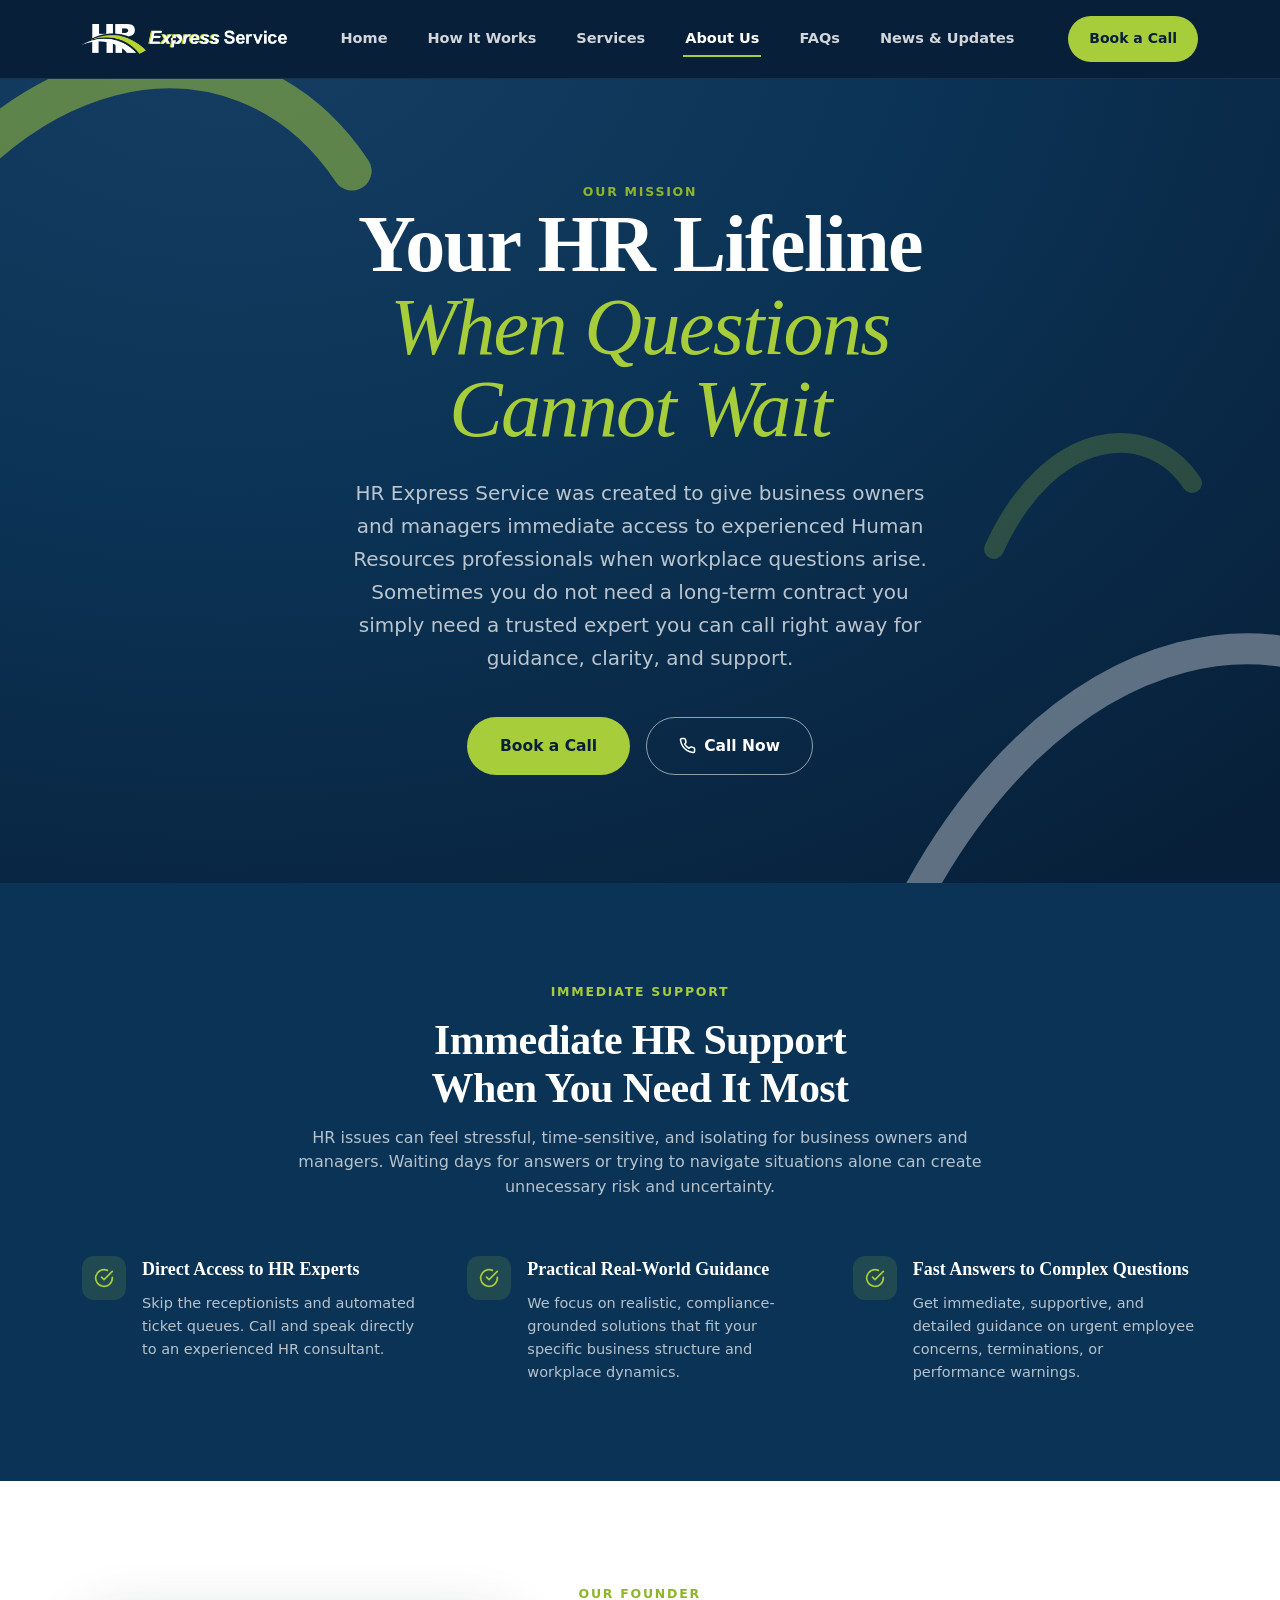
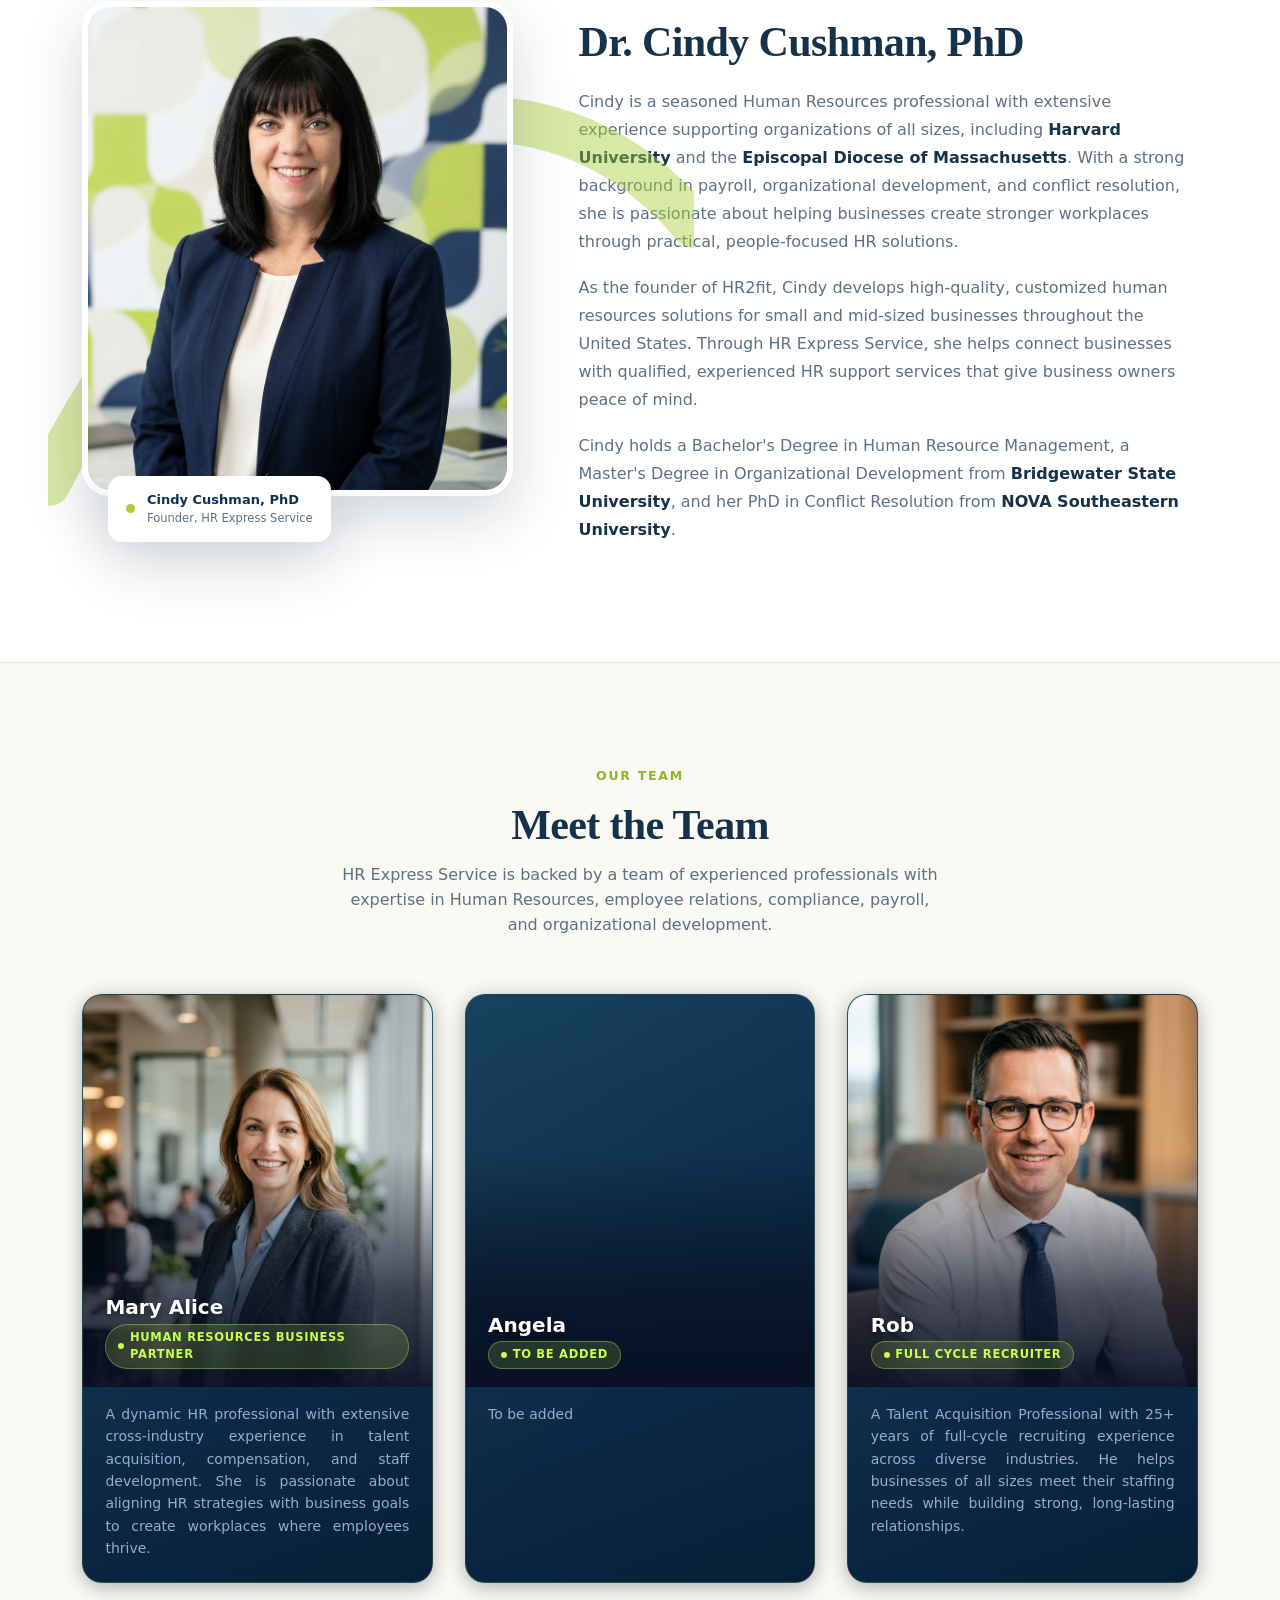
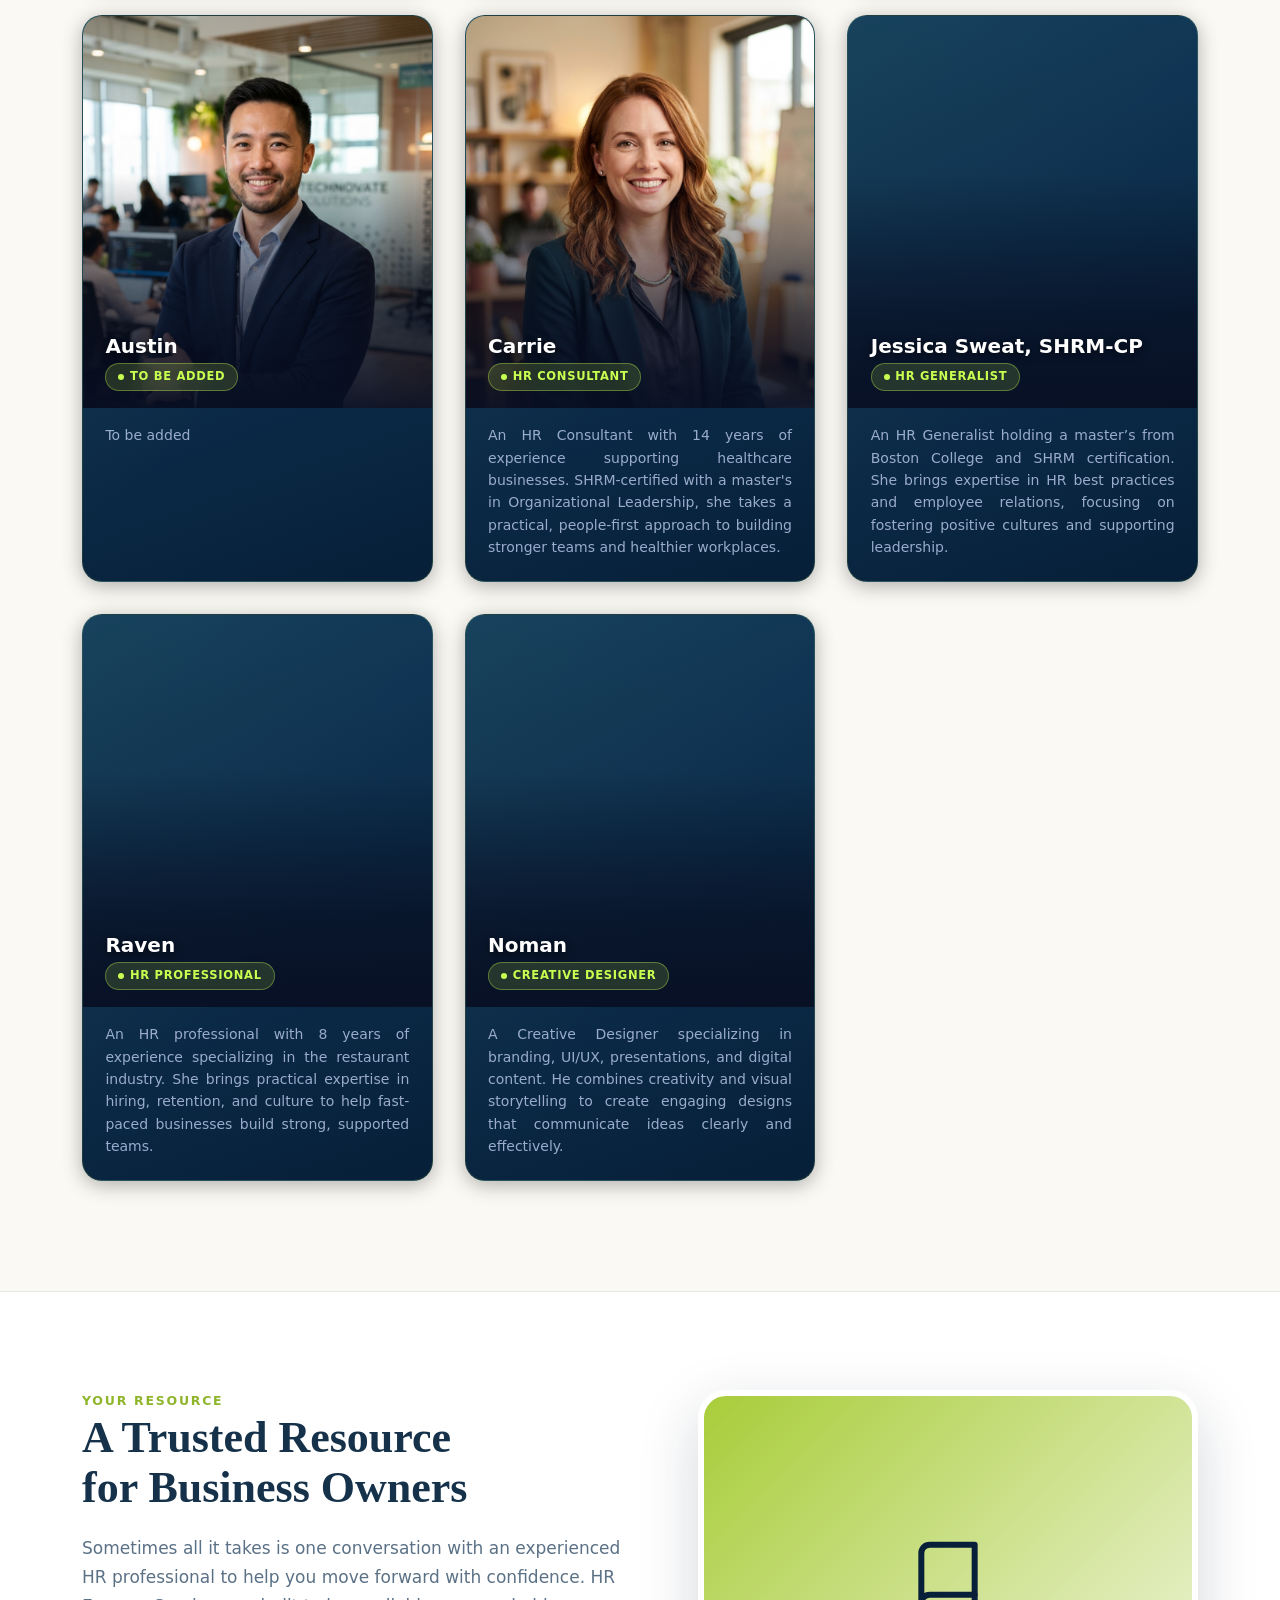
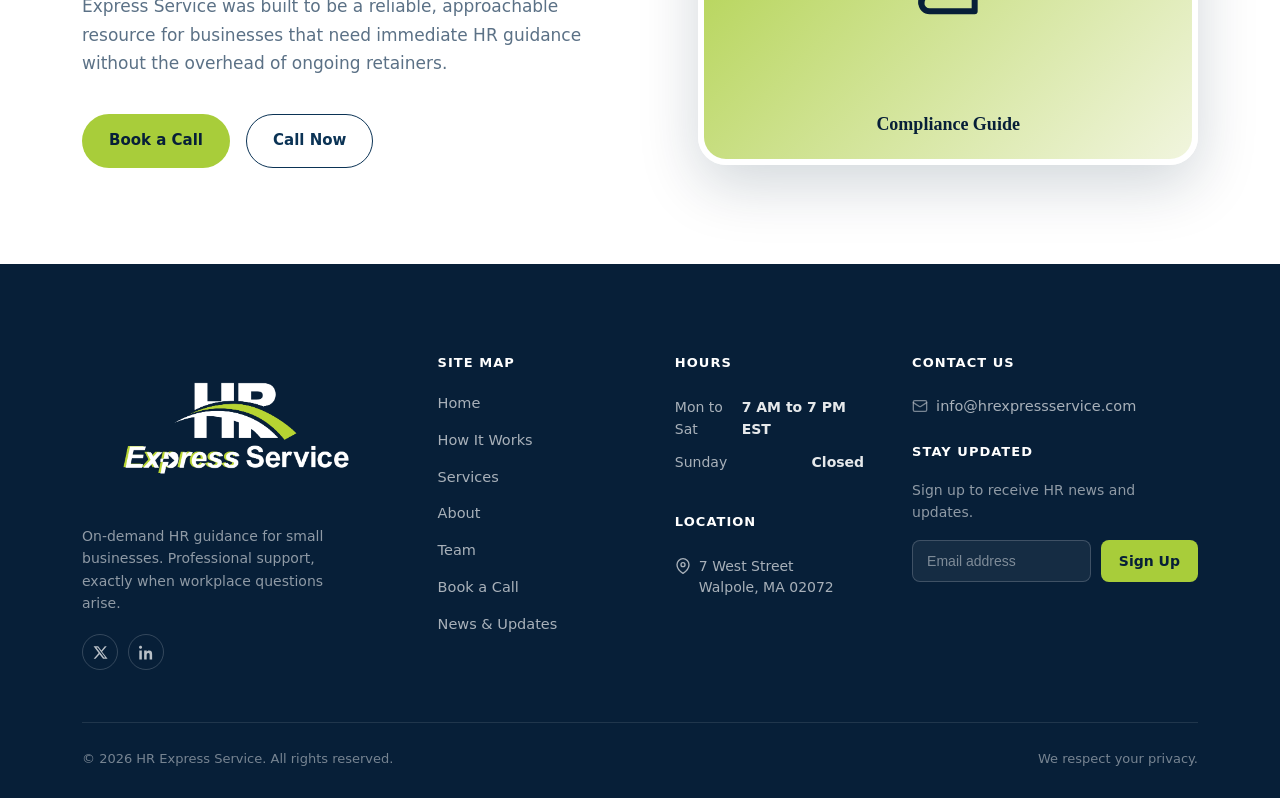
==== commit 6254ba6b: "Shorten and justify bios in about page, remove bios from home page carousel" ====
--- a/about.html
+++ b/about.html
@@ -234,7 +234,7 @@
               </div>
             </div>
             <div class="team-member-info">
-              <p class="team-member-bio">Mary Alice is a dynamic HR professional with extensive experience across talent acquisition, compensation and benefits, workforce effectiveness, staff development, M&A, and regulatory compliance. Her experience spans consulting, nonprofit, healthcare, manufacturing, insurance, higher education, and senior living. She is passionate about aligning HR strategies with business goals, developing strong teams, and creating workplaces where employees thrive.</p>
+              <p class="team-member-bio">A dynamic HR professional with extensive cross-industry experience in talent acquisition, compensation, and staff development. She is passionate about aligning HR strategies with business goals to create workplaces where employees thrive.</p>
             </div>
           </div>
 
@@ -259,7 +259,7 @@
               </div>
             </div>
             <div class="team-member-info">
-              <p class="team-member-bio">Rob is a Talent Acquisition Professional with 25+ years of full-cycle recruiting experience across a wide range of industries and disciplines. He enjoys helping businesses of all sizes meet their staffing needs while building strong, long-lasting relationships.</p>
+              <p class="team-member-bio">A Talent Acquisition Professional with 25+ years of full-cycle recruiting experience across diverse industries. He helps businesses of all sizes meet their staffing needs while building strong, long-lasting relationships.</p>
             </div>
           </div>
 
@@ -285,7 +285,7 @@
               </div>
             </div>
             <div class="team-member-info">
-              <p class="team-member-bio">Carrie is an HR Consultant with 14 years of experience supporting small medical practices and healthcare businesses. She holds a Master of Science in Organizational Leadership and is SHRM-certified, with expertise in hiring, retention, compliance, employee relations, and workplace culture. She takes a practical, people-first approach to helping healthcare organizations build stronger teams and healthier workplaces.</p>
+              <p class="team-member-bio">An HR Consultant with 14 years of experience supporting healthcare businesses. SHRM-certified with a master's in Organizational Leadership, she takes a practical, people-first approach to building stronger teams and healthier workplaces.</p>
             </div>
           </div>
 
@@ -297,7 +297,7 @@
               </div>
             </div>
             <div class="team-member-info">
-              <p class="team-member-bio">Jessica Sweat is an HR Generalist with a master’s degree in Human Resources from Boston College and SHRM certification. She brings expertise in HR best practices, employee relations, and organizational development, with a strong focus on fostering positive workplace cultures and supporting both employees and leadership.</p>
+              <p class="team-member-bio">An HR Generalist holding a master’s from Boston College and SHRM certification. She brings expertise in HR best practices and employee relations, focusing on fostering positive cultures and supporting leadership.</p>
             </div>
           </div>
 
@@ -309,7 +309,7 @@
               </div>
             </div>
             <div class="team-member-info">
-              <p class="team-member-bio">Raven is an HR professional with 8 years of experience specializing in the restaurant industry. She holds a Bachelor’s degree in Liberal Arts from Lasell College and brings practical expertise in hiring, onboarding, employee relations, retention, and workplace culture. She helps fast-paced, customer-facing businesses build strong, supported teams.</p>
+              <p class="team-member-bio">An HR professional with 8 years of experience specializing in the restaurant industry. She brings practical expertise in hiring, retention, and culture to help fast-paced businesses build strong, supported teams.</p>
             </div>
           </div>
 
@@ -321,7 +321,7 @@
               </div>
             </div>
             <div class="team-member-info">
-              <p class="team-member-bio">Noman is a Creative Designer specializing in branding, UI/UX, presentations, and digital content. He combines creativity, visual storytelling, and attention to detail to create engaging designs that communicate ideas clearly and effectively.</p>
+              <p class="team-member-bio">A Creative Designer specializing in branding, UI/UX, presentations, and digital content. He combines creativity and visual storytelling to create engaging designs that communicate ideas clearly and effectively.</p>
             </div>
           </div>
 
--- a/style.css
+++ b/style.css
@@ -900,7 +900,7 @@
   color: rgba(180, 195, 230, 0.85);
   line-height: 1.6;
   margin: 0;
-}
+ text-align: justify; }
 
 /* ── Initials fallback ─── */
 .team-member-photo--initials {
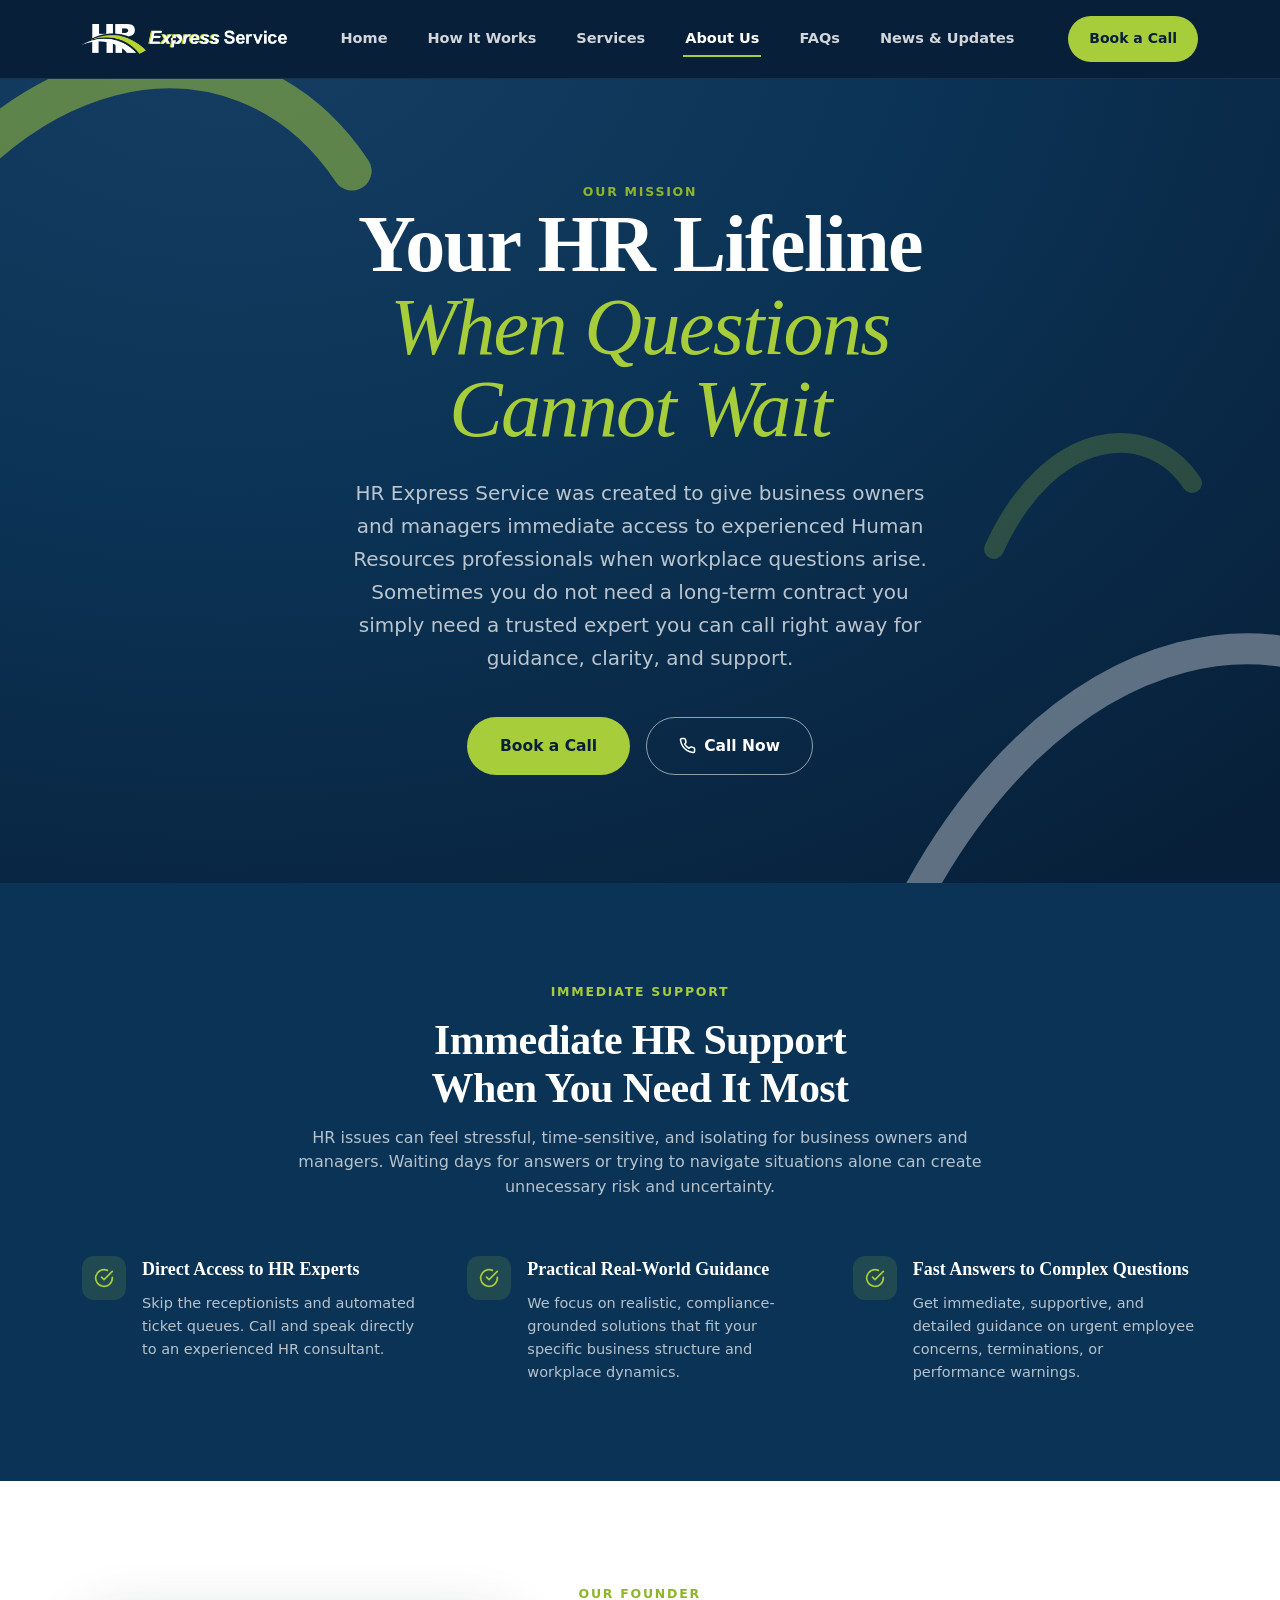
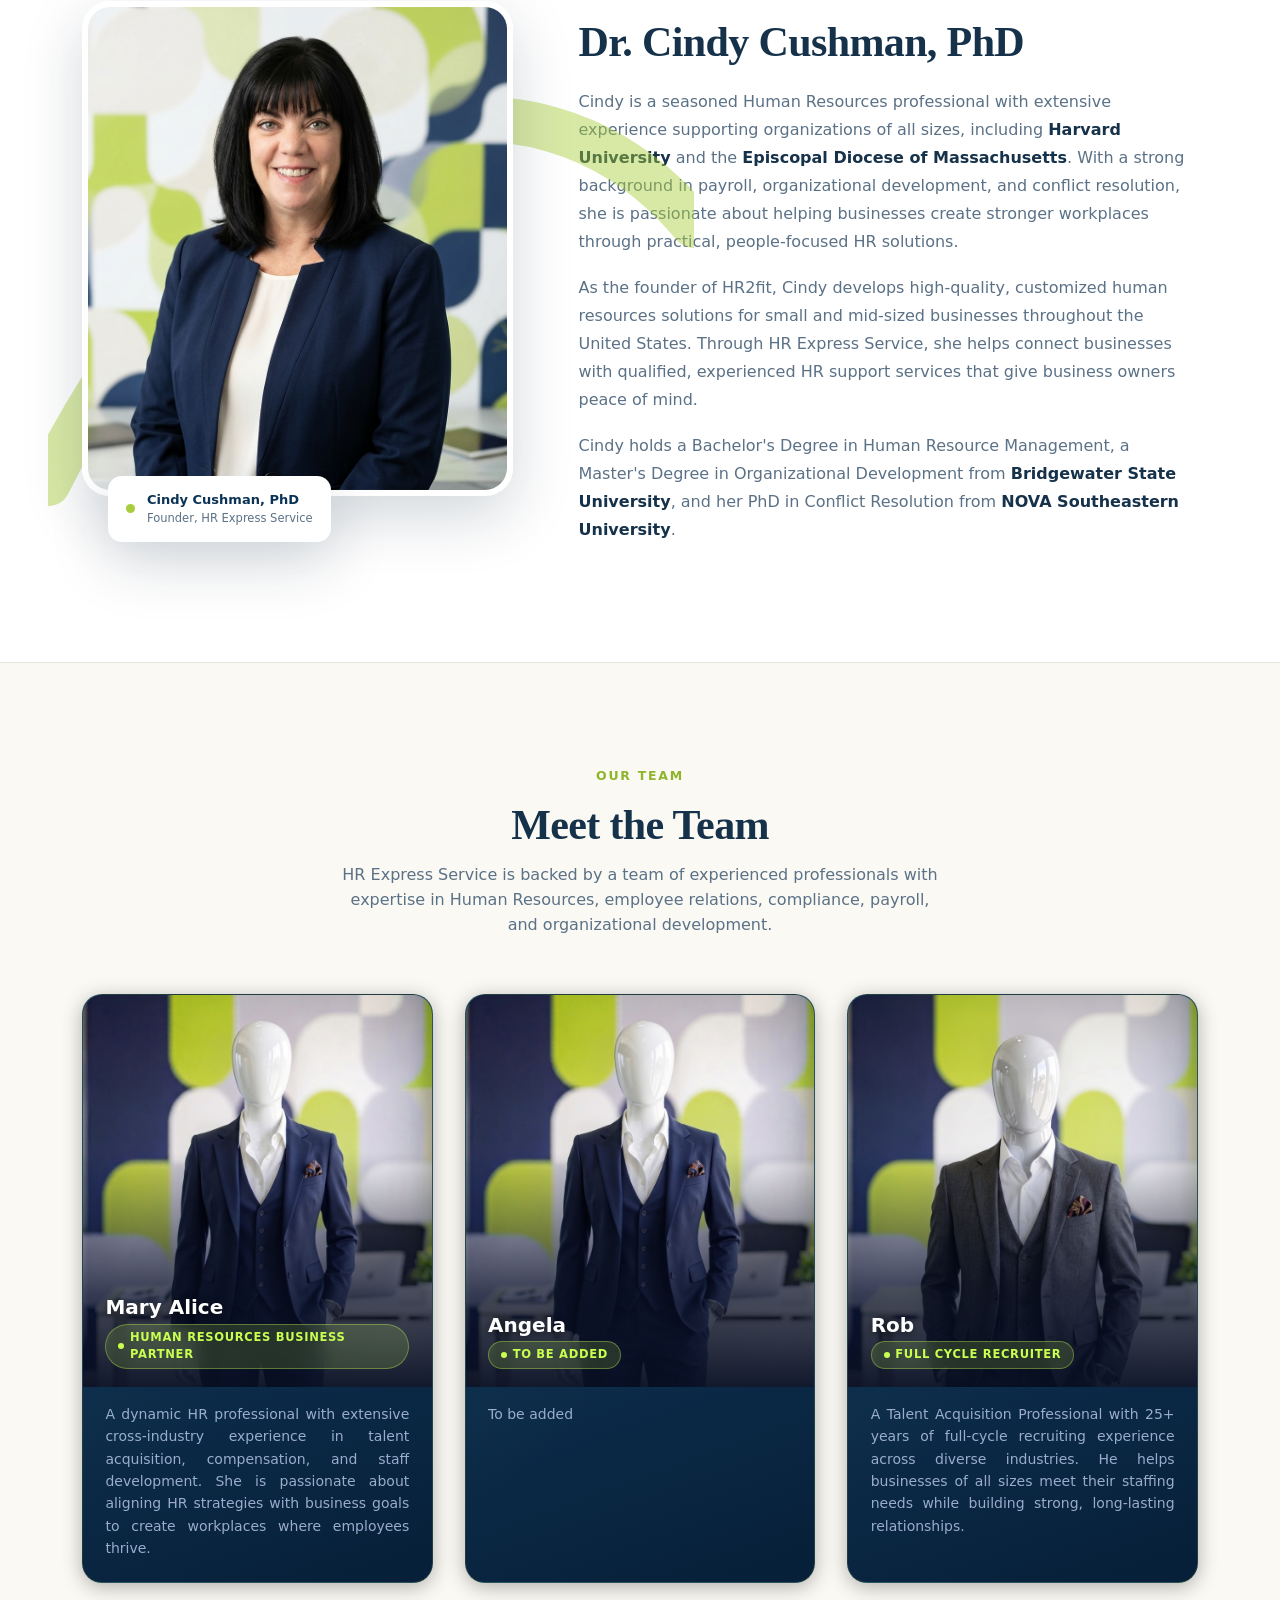
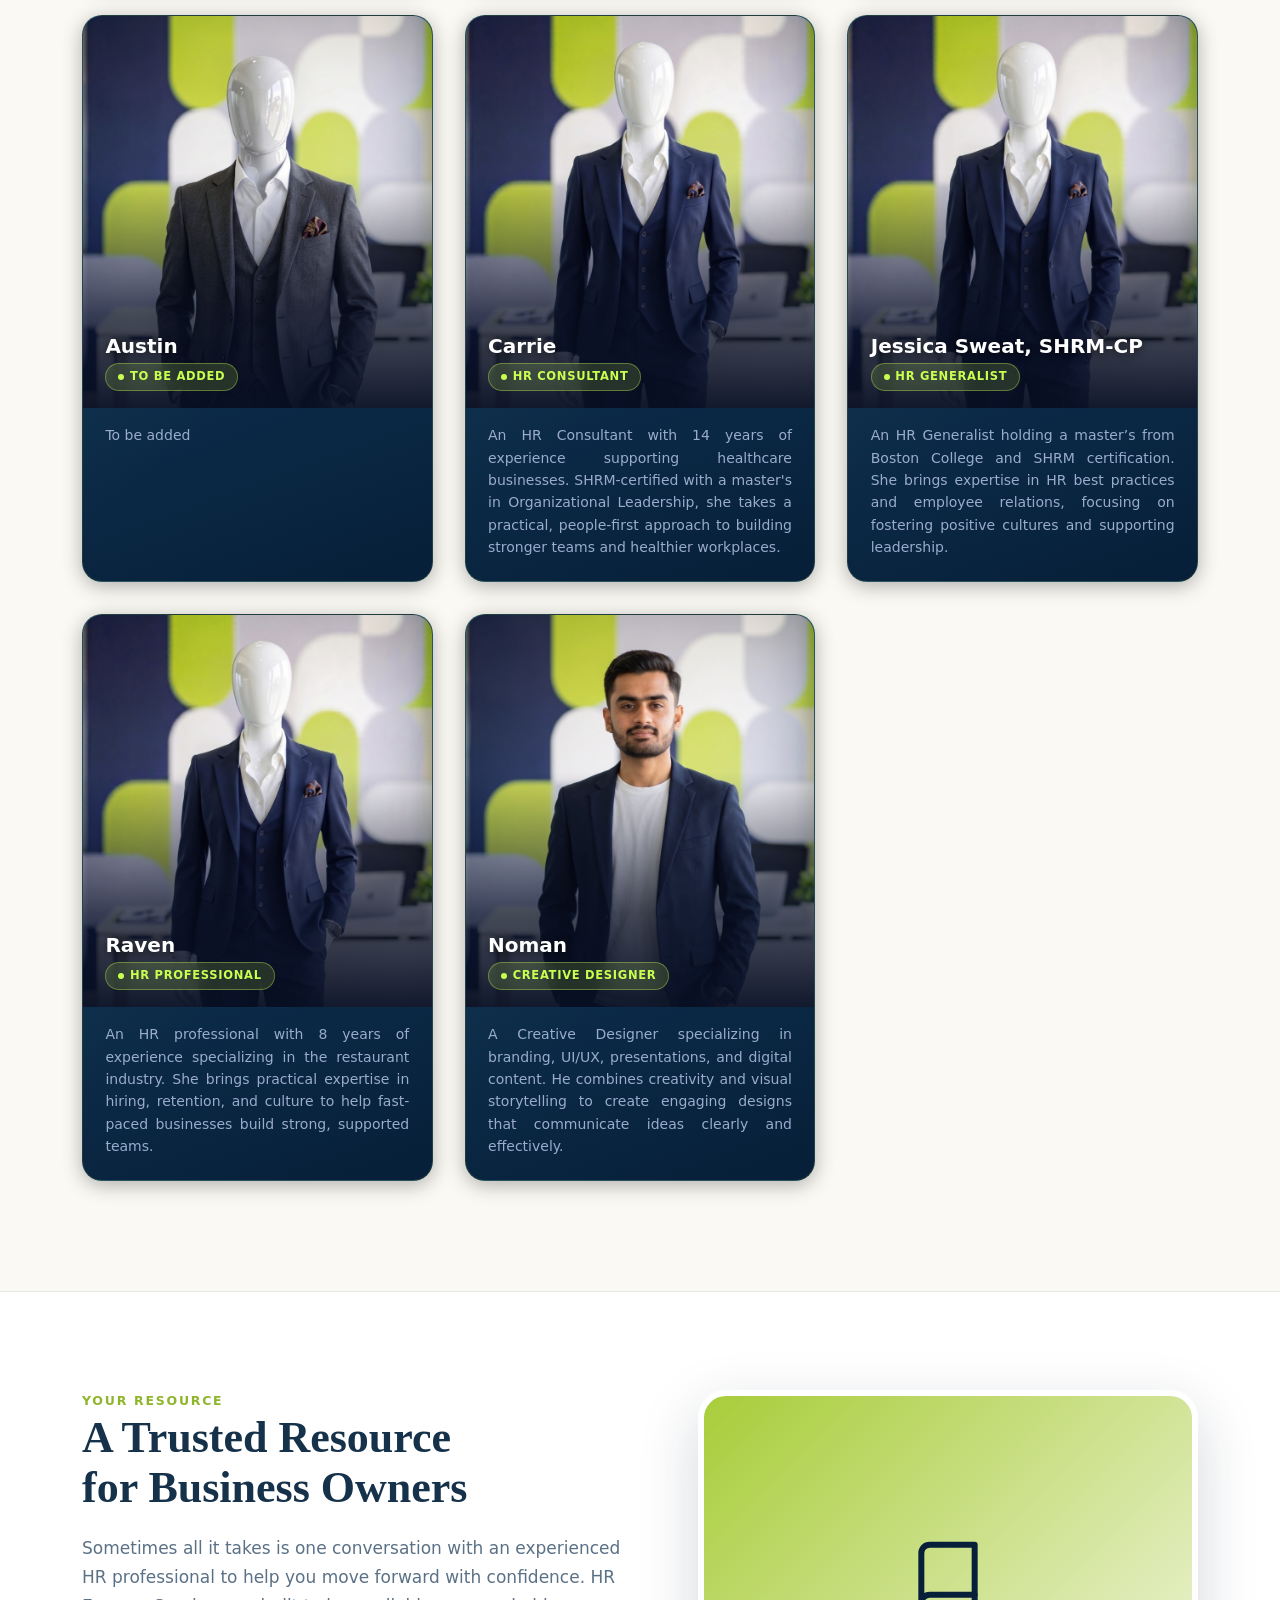
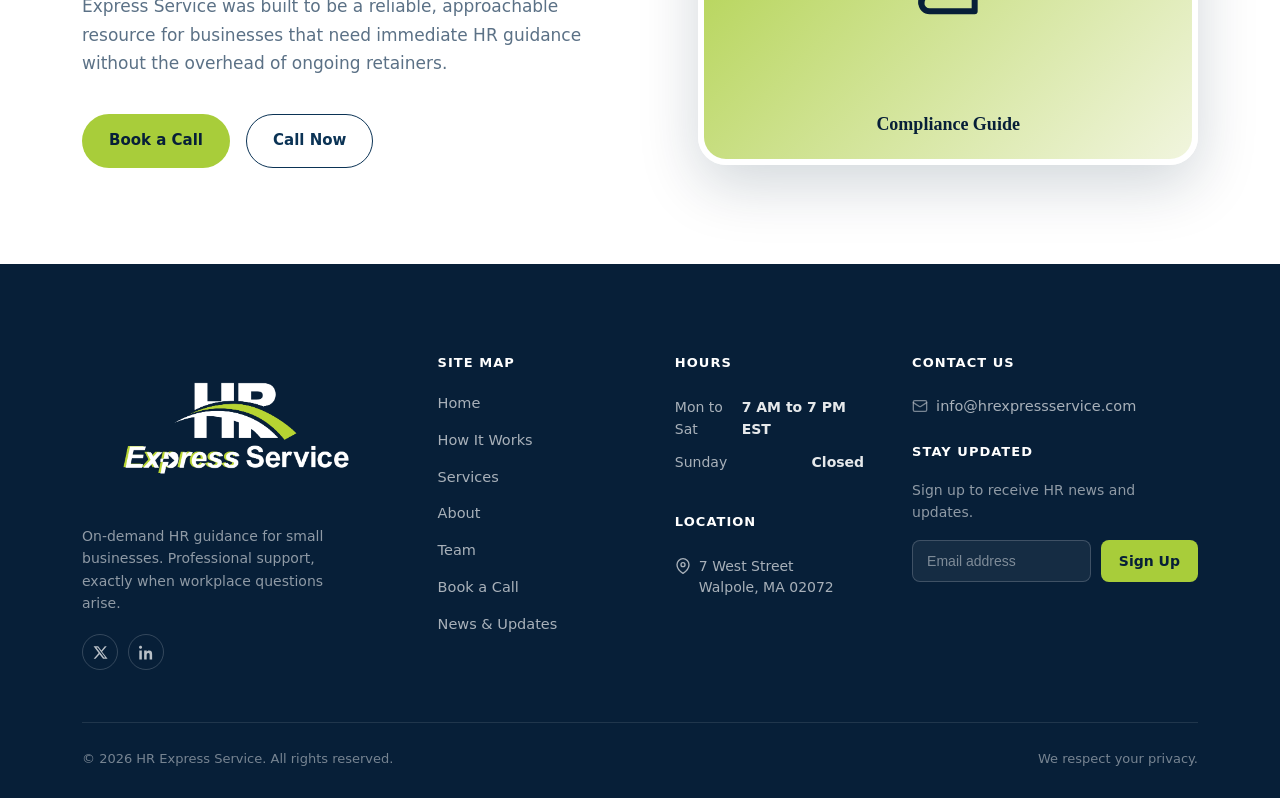
==== commit 82e9f1eb: "Update team photos with placeholders and Noman's photo" ====
--- a/about.html
+++ b/about.html
@@ -227,7 +227,7 @@
         <div class="team-grid-improved">
           <div class="team-member-card">
             <div class="team-member-photo">
-              <img src="assets/team_mary_alice.jpg" alt="Mary Alice">
+              <img src="assets/team_woman.jpg" alt="Mary Alice">
               <div class="team-member-overlay">
                 <h3 class="team-member-name">Mary Alice</h3>
                 <span class="team-member-role-badge">Human Resources Business Partner</span>
@@ -239,7 +239,8 @@
           </div>
 
           <div class="team-member-card">
-            <div class="team-member-photo" style="background: rgba(0,0,0,0.05);">
+            <div class="team-member-photo">
+              <img src="assets/team_woman.jpg" alt="Angela">
               <div class="team-member-overlay">
                 <h3 class="team-member-name">Angela</h3>
                 <span class="team-member-role-badge">To Be Added</span>
@@ -252,7 +253,7 @@
 
           <div class="team-member-card">
             <div class="team-member-photo">
-              <img src="assets/team_rob.jpg" alt="Rob">
+              <img src="assets/team_man.jpg" alt="Rob">
               <div class="team-member-overlay">
                 <h3 class="team-member-name">Rob</h3>
                 <span class="team-member-role-badge">Full Cycle Recruiter</span>
@@ -265,7 +266,7 @@
 
           <div class="team-member-card">
             <div class="team-member-photo">
-              <img src="assets/team_austin.jpg" alt="Austin">
+              <img src="assets/team_man.jpg" alt="Austin">
               <div class="team-member-overlay">
                 <h3 class="team-member-name">Austin</h3>
                 <span class="team-member-role-badge">To Be Added</span>
@@ -278,7 +279,7 @@
 
           <div class="team-member-card">
             <div class="team-member-photo">
-              <img src="assets/team_carrie.jpg" alt="Carrie">
+              <img src="assets/team_woman.jpg" alt="Carrie">
               <div class="team-member-overlay">
                 <h3 class="team-member-name">Carrie</h3>
                 <span class="team-member-role-badge">HR Consultant</span>
@@ -290,7 +291,8 @@
           </div>
 
           <div class="team-member-card">
-            <div class="team-member-photo" style="background: rgba(0,0,0,0.05);">
+            <div class="team-member-photo">
+              <img src="assets/team_woman.jpg" alt="Jessica Sweat, SHRM-CP">
               <div class="team-member-overlay">
                 <h3 class="team-member-name">Jessica Sweat, SHRM-CP</h3>
                 <span class="team-member-role-badge">HR Generalist</span>
@@ -302,7 +304,8 @@
           </div>
 
           <div class="team-member-card">
-            <div class="team-member-photo" style="background: rgba(0,0,0,0.05);">
+            <div class="team-member-photo">
+              <img src="assets/team_woman.jpg" alt="Raven">
               <div class="team-member-overlay">
                 <h3 class="team-member-name">Raven</h3>
                 <span class="team-member-role-badge">HR Professional</span>
@@ -314,7 +317,8 @@
           </div>
 
           <div class="team-member-card">
-            <div class="team-member-photo" style="background: rgba(0,0,0,0.05);">
+            <div class="team-member-photo">
+              <img src="assets/team_noman.jpg" alt="Noman">
               <div class="team-member-overlay">
                 <h3 class="team-member-name">Noman</h3>
                 <span class="team-member-role-badge">Creative Designer</span>
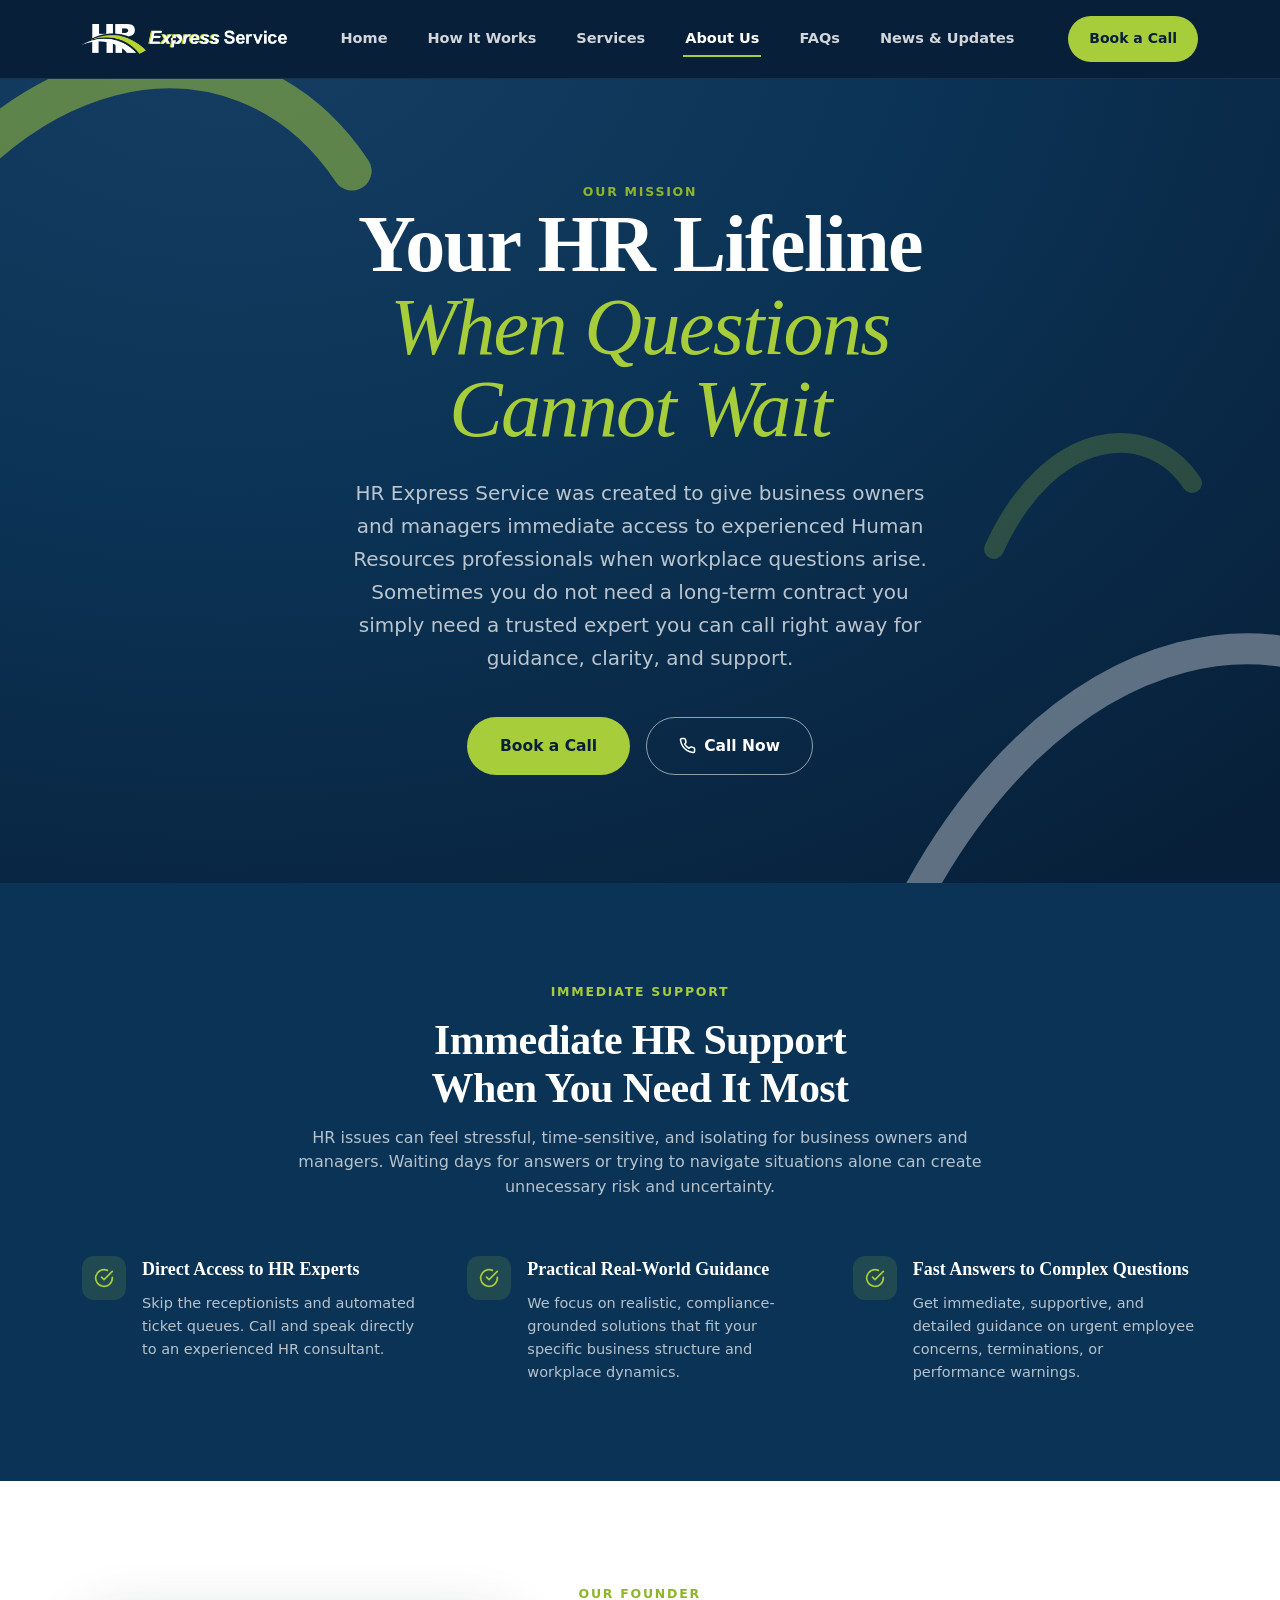
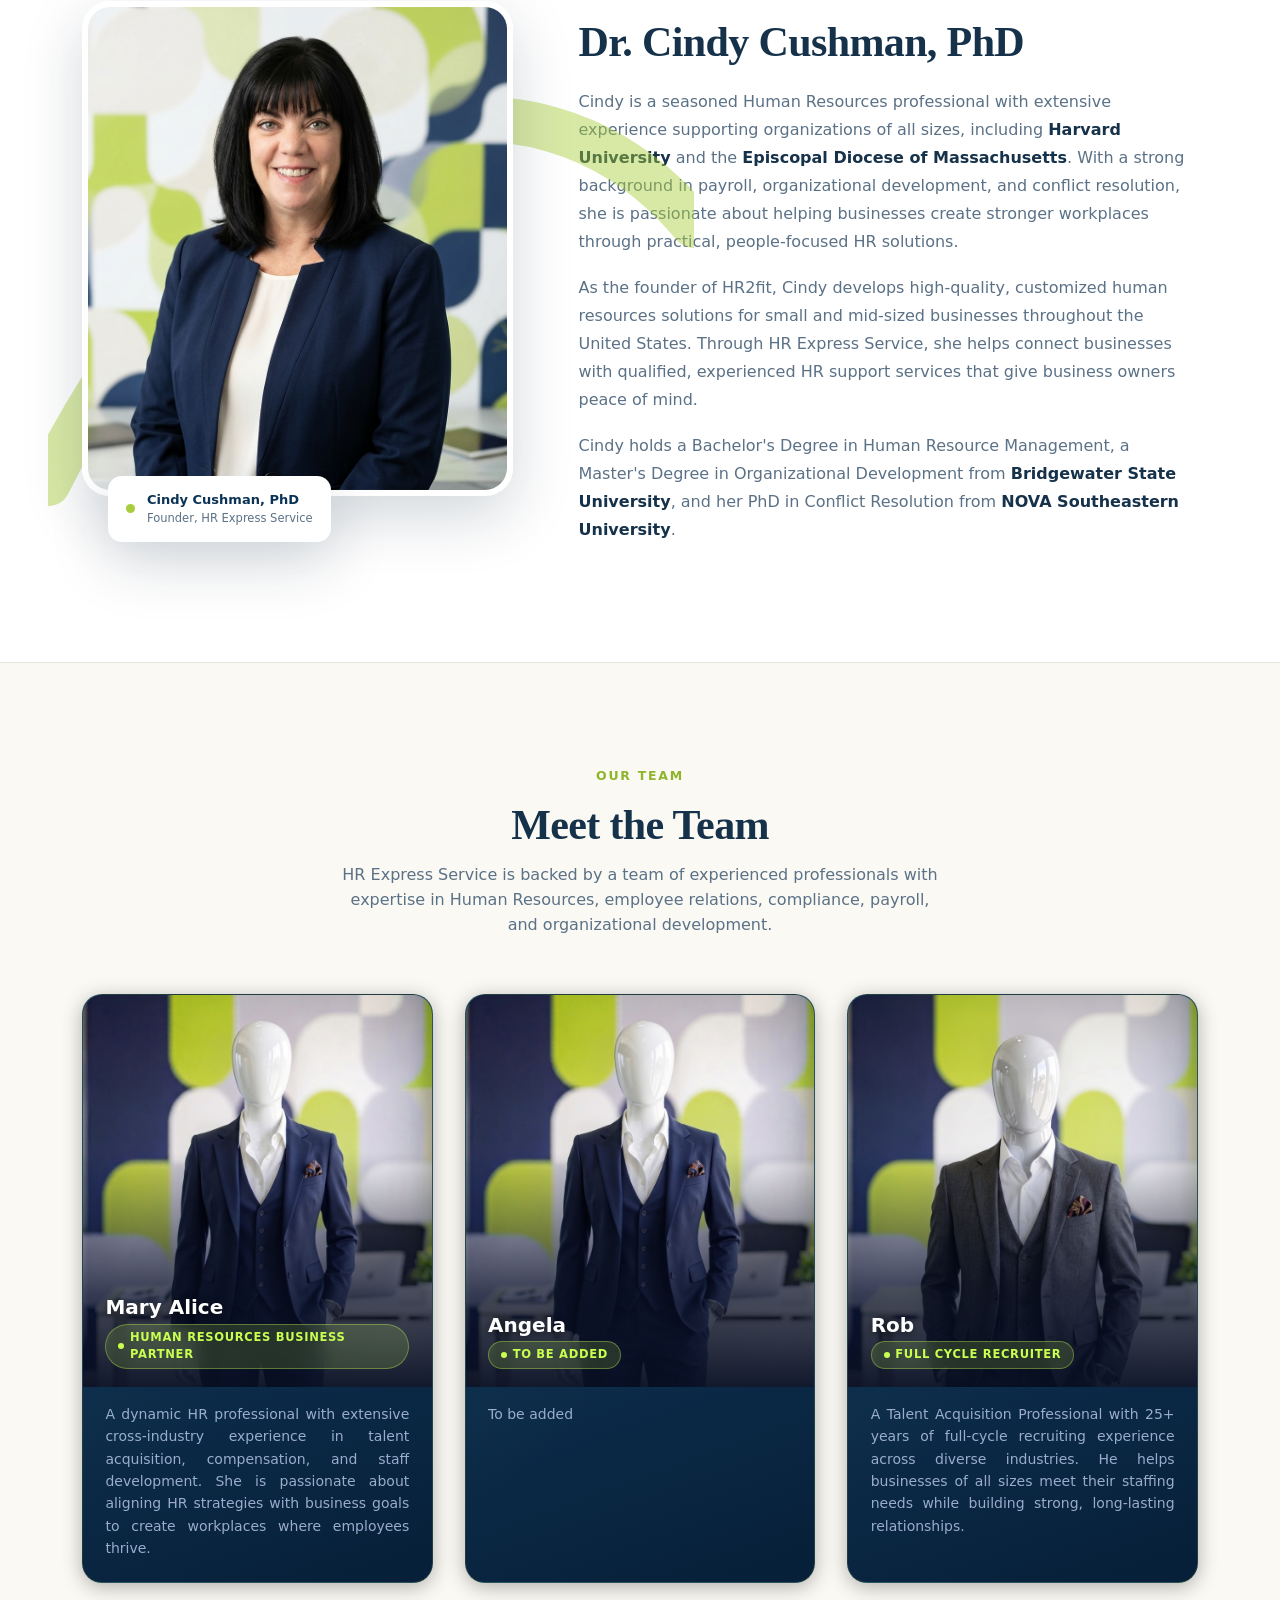
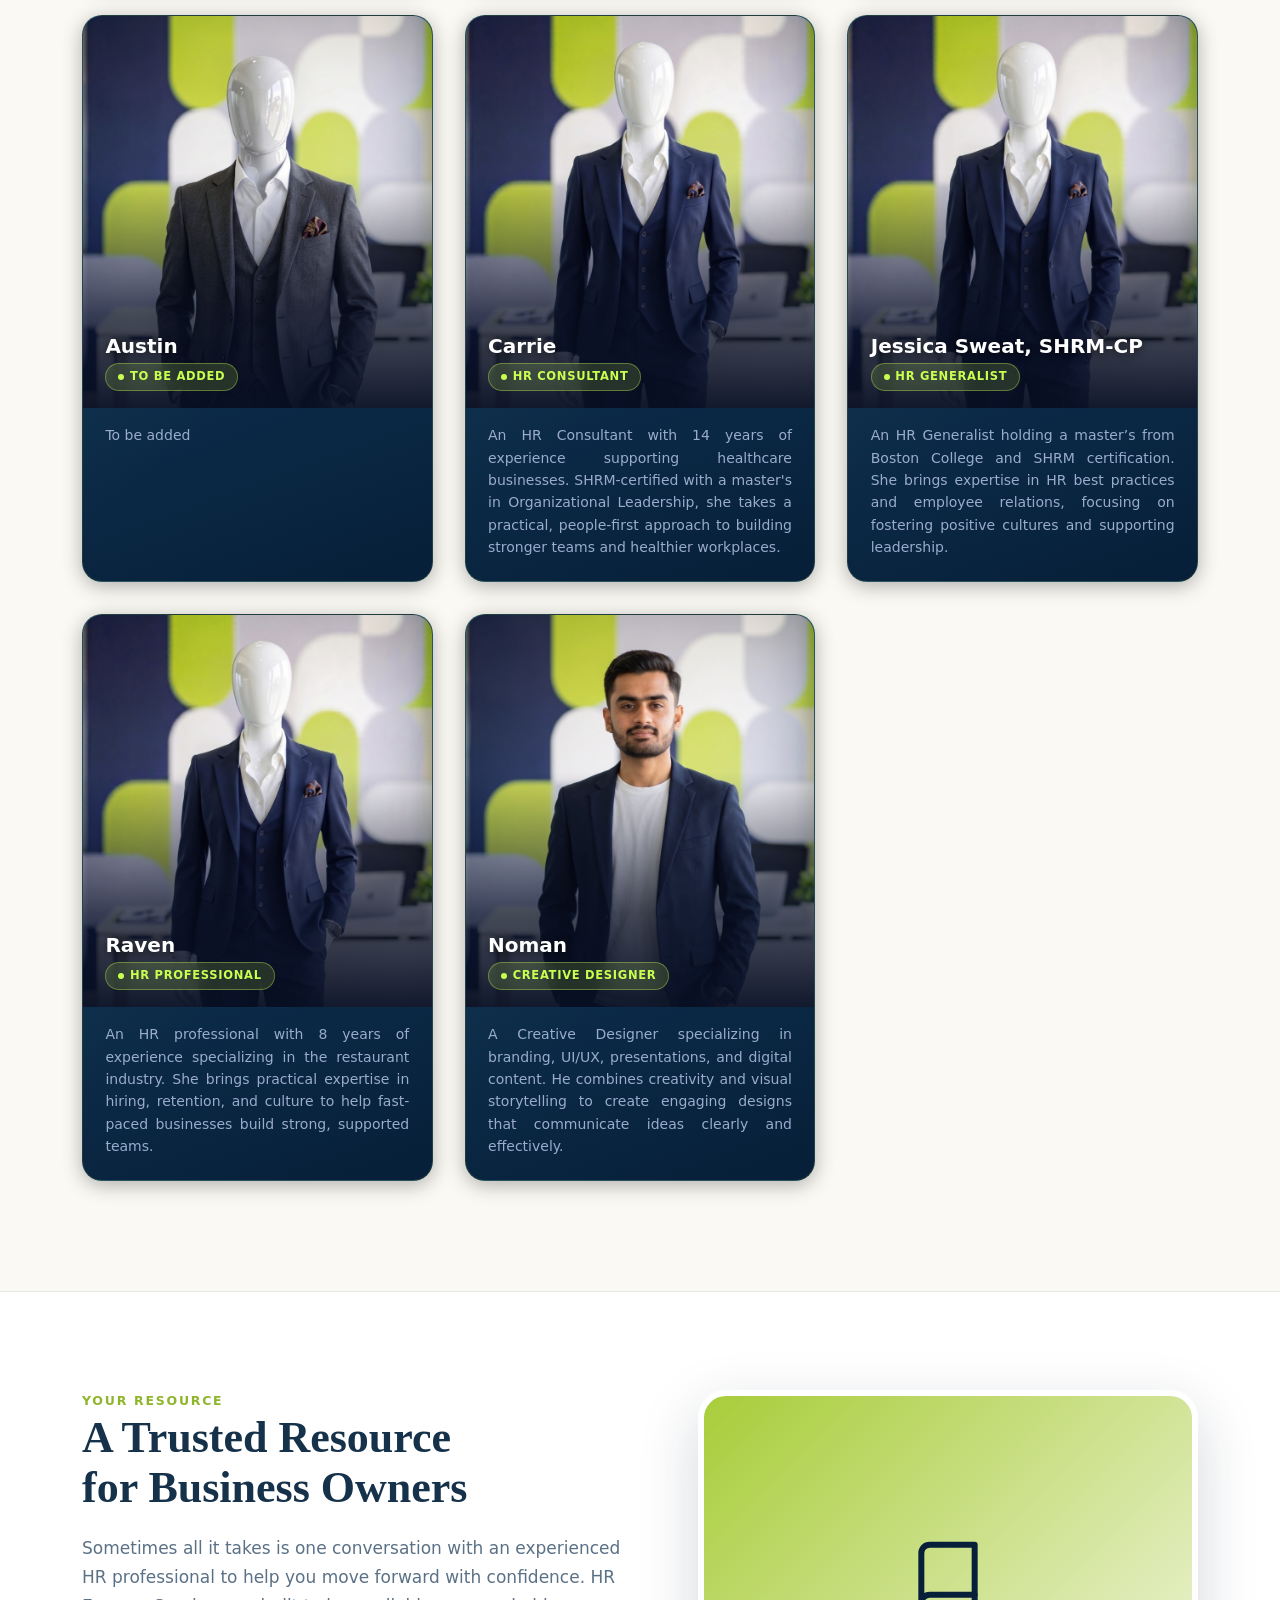
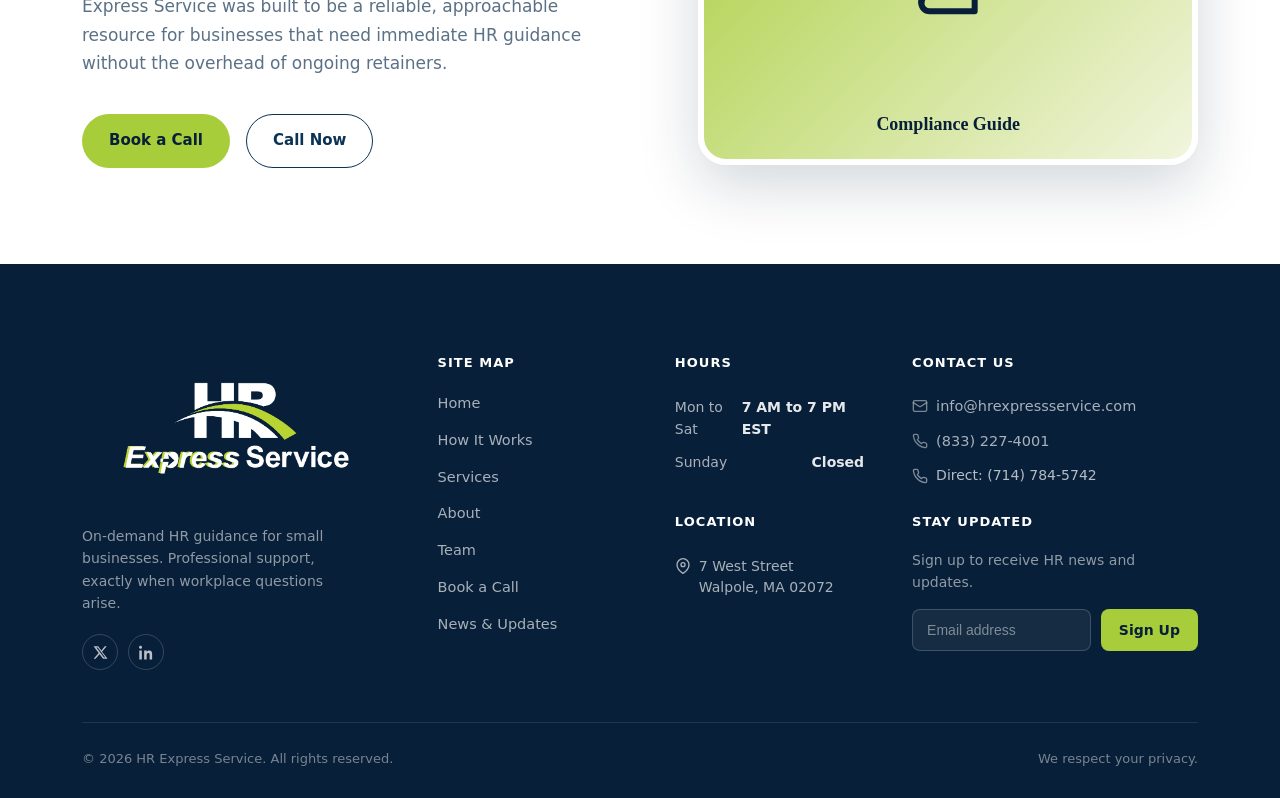
==== commit e0c02ff7: "Add business phone numbers to footer and update tel links" ====
--- a/about.html
+++ b/about.html
@@ -113,7 +113,7 @@
           support.</p>
         <div class="cta-row">
           <a href="https://app.squareup.com/appointments/book/z30krphdnoap3r/LHFZBR4FWM4G1/start" target="_blank" rel="noopener noreferrer" class="btn btn-primary">Book a Call</a>
-          <a href="tel:+10000000000" class="btn btn-outline on-dark-outline">
+          <a href="tel:+18332274001" class="btn btn-outline on-dark-outline">
             <svg width="17" height="17" viewBox="0 0 24 24" fill="none" stroke="currentColor" stroke-width="2.2"
               stroke-linecap="round" stroke-linejoin="round">
               <path
@@ -344,7 +344,7 @@
             businesses that need immediate HR guidance without the overhead of ongoing retainers.</p>
           <div class="cta-row">
             <a href="https://app.squareup.com/appointments/book/z30krphdnoap3r/LHFZBR4FWM4G1/start" target="_blank" rel="noopener noreferrer" class="btn btn-primary">Book a Call</a>
-            <a href="tel:+10000000000" class="btn btn-outline">Call Now</a>
+            <a href="tel:+18332274001" class="btn btn-outline">Call Now</a>
           </div>
         </div>
         <div class="cta-split-photo"
@@ -412,6 +412,14 @@
             <svg width="16" height="16" viewBox="0 0 24 24" fill="none" stroke="currentColor" stroke-width="2" stroke-linecap="round" stroke-linejoin="round"><rect x="2" y="4" width="20" height="16" rx="2"/><path d="m22 7-8.97 5.7a1.94 1.94 0 0 1-2.06 0L2 7"/></svg>
             info@hrexpressservice.com
           </a>
+        <a href="tel:+18332274001" class="footer-email-link" aria-label="Call HR Express Service" style="margin-top: 8px;">
+          <svg width="16" height="16" viewBox="0 0 24 24" fill="none" stroke="currentColor" stroke-width="2" stroke-linecap="round" stroke-linejoin="round"><path d="M22 16.92v3a2 2 0 0 1-2.18 2 19.79 19.79 0 0 1-8.63-3.07 19.5 19.5 0 0 1-6-6 19.79 19.79 0 0 1-3.07-8.67A2 2 0 0 1 4.11 2h3a2 2 0 0 1 2 1.72c.12.9.34 1.79.65 2.65a2 2 0 0 1-.45 2.11L8.09 9.91a16 16 0 0 0 6 6l1.43-1.27a2 2 0 0 1 2.11-.45c.86.31 1.75.53 2.65.65A2 2 0 0 1 22 16.92z"/></svg>
+          (833) 227-4001
+        </a>
+        <a href="tel:+17147845742" class="footer-email-link" aria-label="Call Cindy Cushman Direct" style="margin-top: 8px; color: rgba(255,255,255,0.7); font-size: 14px;">
+          <svg width="16" height="16" viewBox="0 0 24 24" fill="none" stroke="currentColor" stroke-width="2" stroke-linecap="round" stroke-linejoin="round"><path d="M22 16.92v3a2 2 0 0 1-2.18 2 19.79 19.79 0 0 1-8.63-3.07 19.5 19.5 0 0 1-6-6 19.79 19.79 0 0 1-3.07-8.67A2 2 0 0 1 4.11 2h3a2 2 0 0 1 2 1.72c.12.9.34 1.79.65 2.65a2 2 0 0 1-.45 2.11L8.09 9.91a16 16 0 0 0 6 6l1.43-1.27a2 2 0 0 1 2.11-.45c.86.31 1.75.53 2.65.65A2 2 0 0 1 22 16.92z"/></svg>
+          Direct: (714) 784-5742
+        </a>
           <h4 style="margin-top:1.25rem;">Stay Updated</h4>
           <p style="font-size:14px;color:rgba(255,255,255,.55);margin-bottom:8px;">Sign up to receive HR news and updates.</p>
           <form class="newsletter-form" onsubmit="event.preventDefault();">
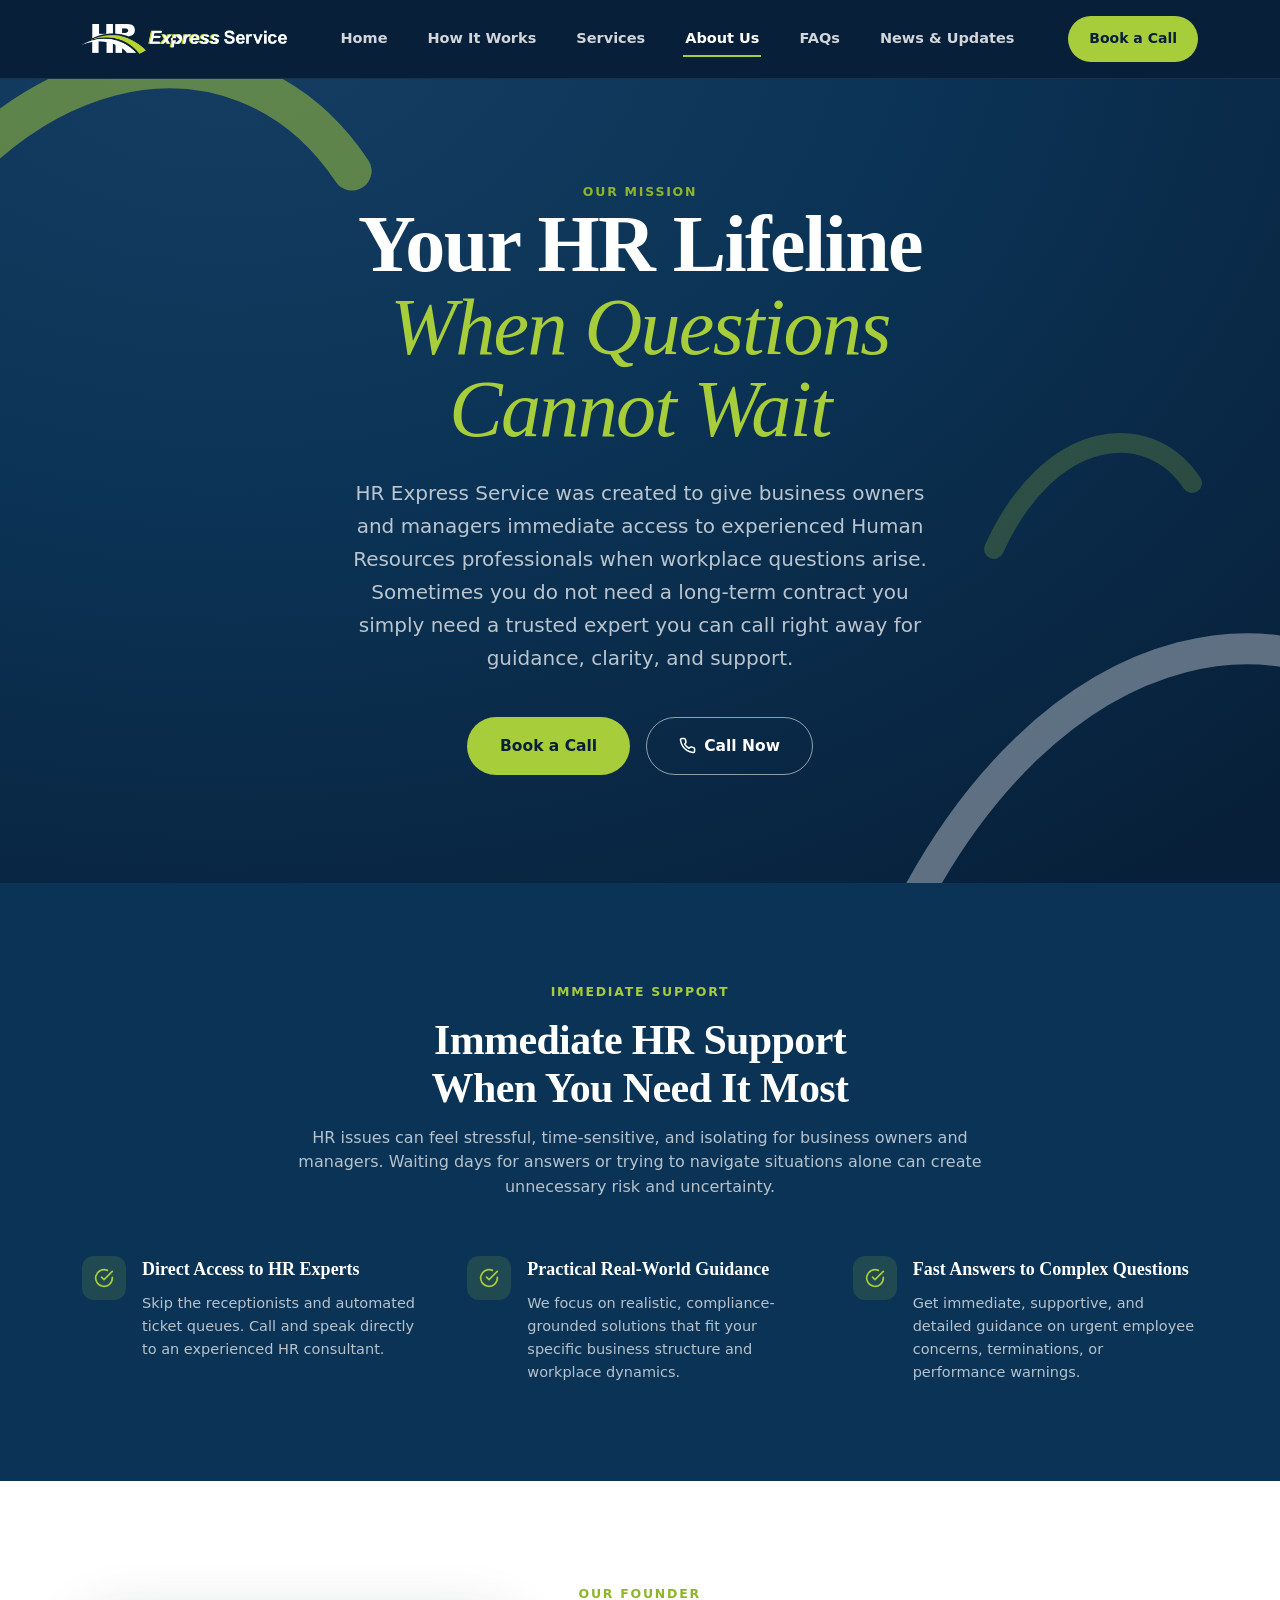
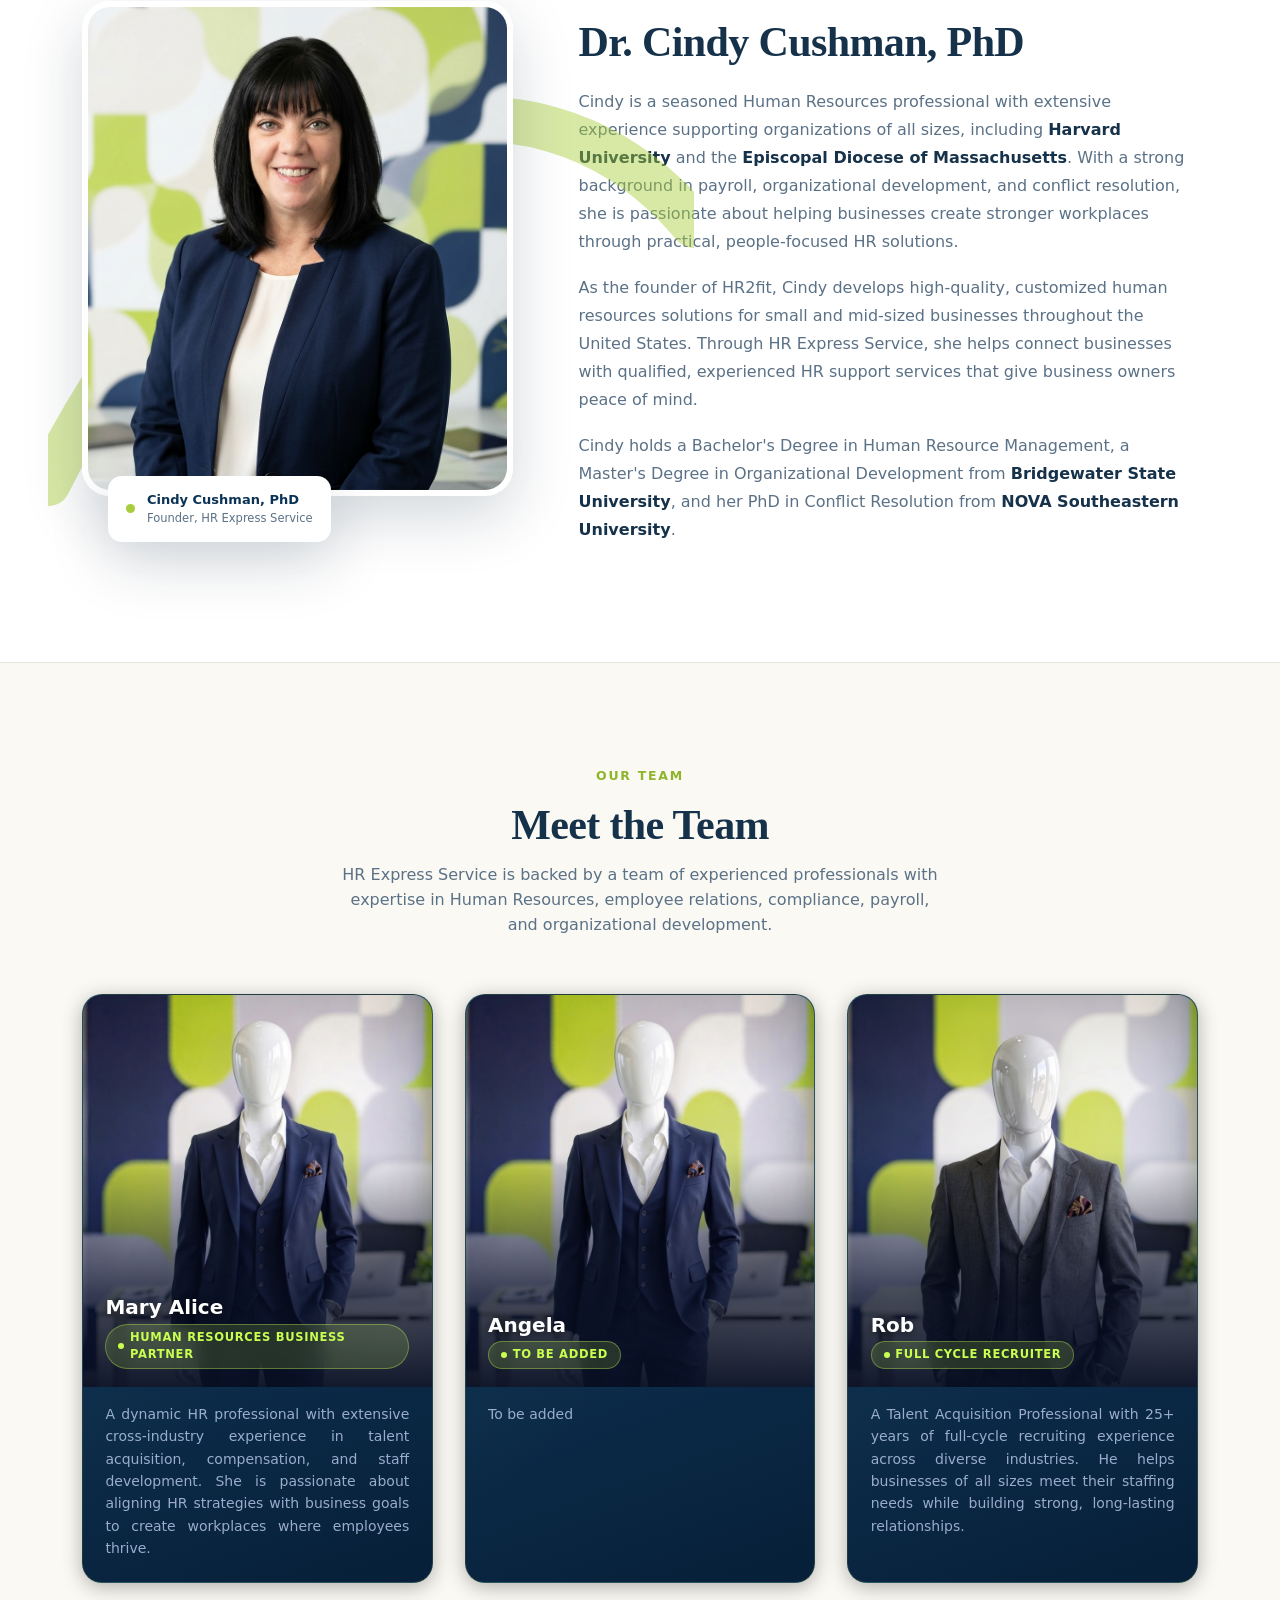
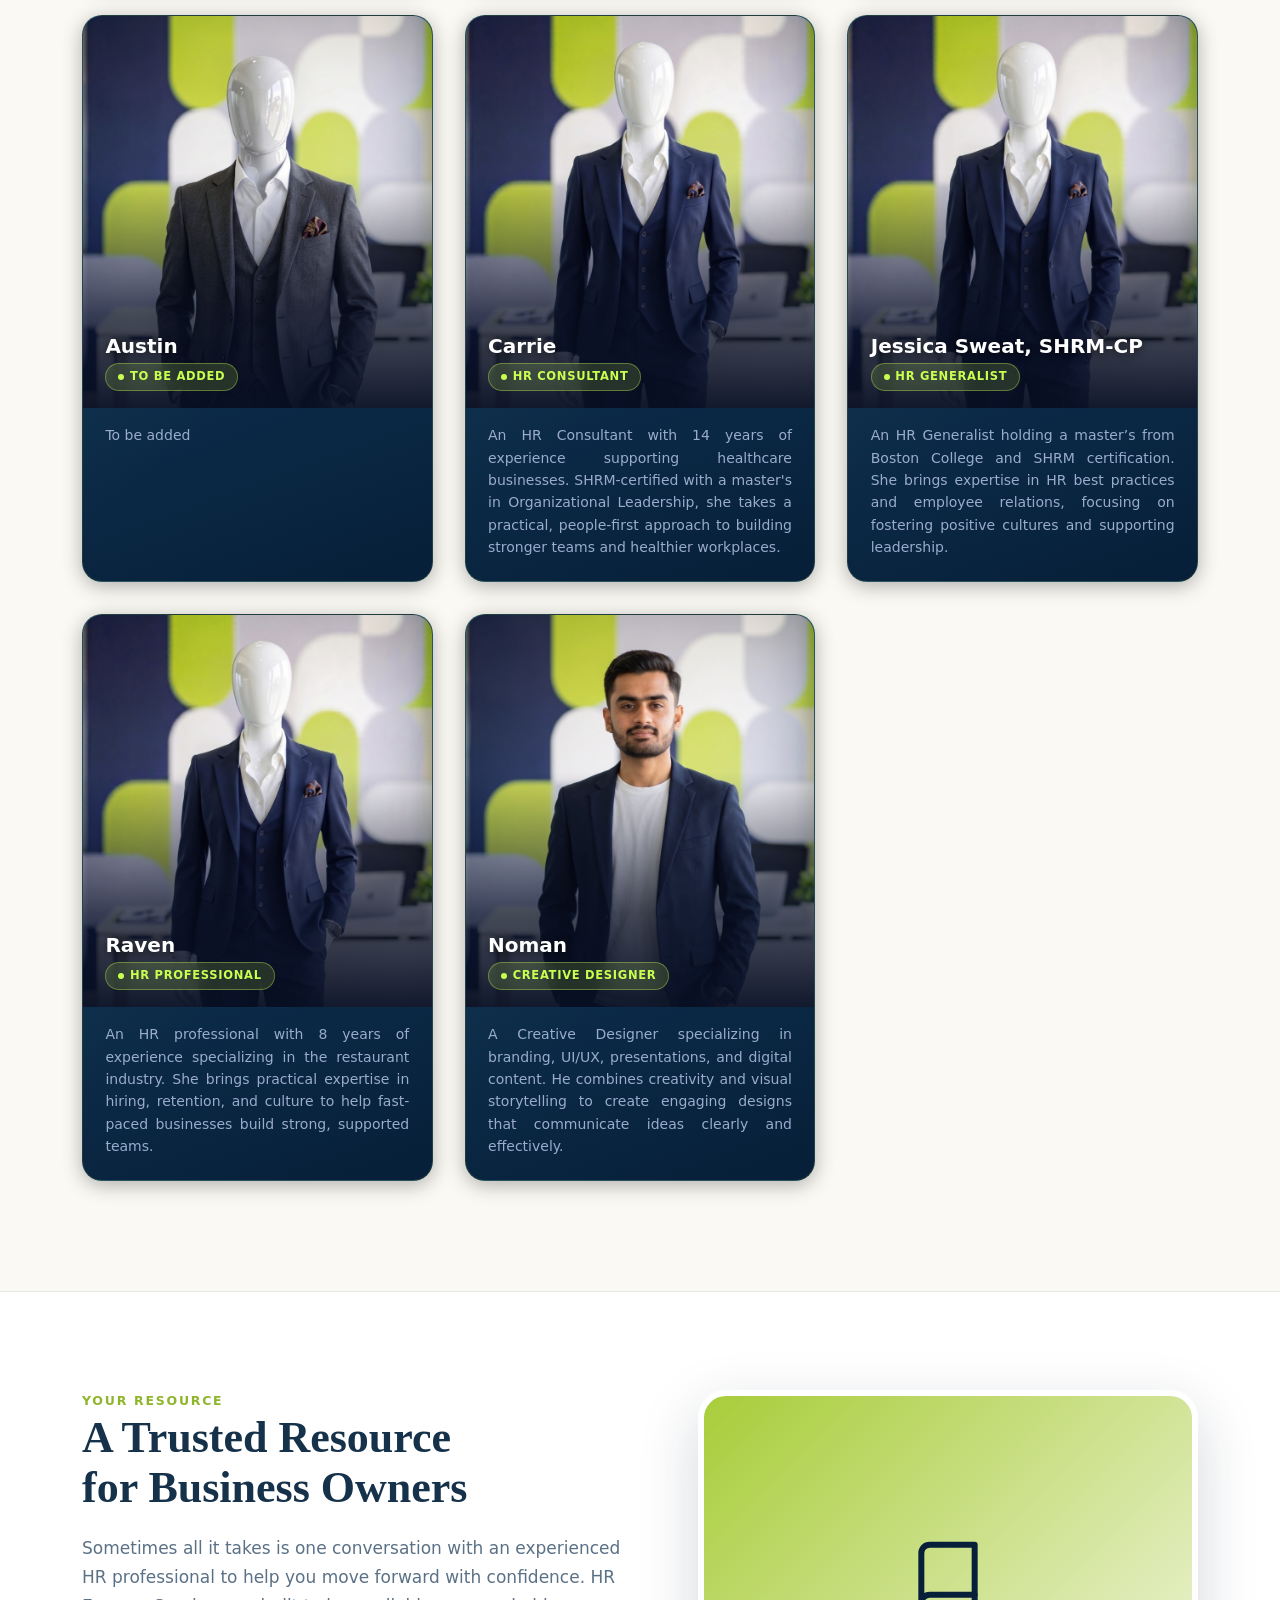
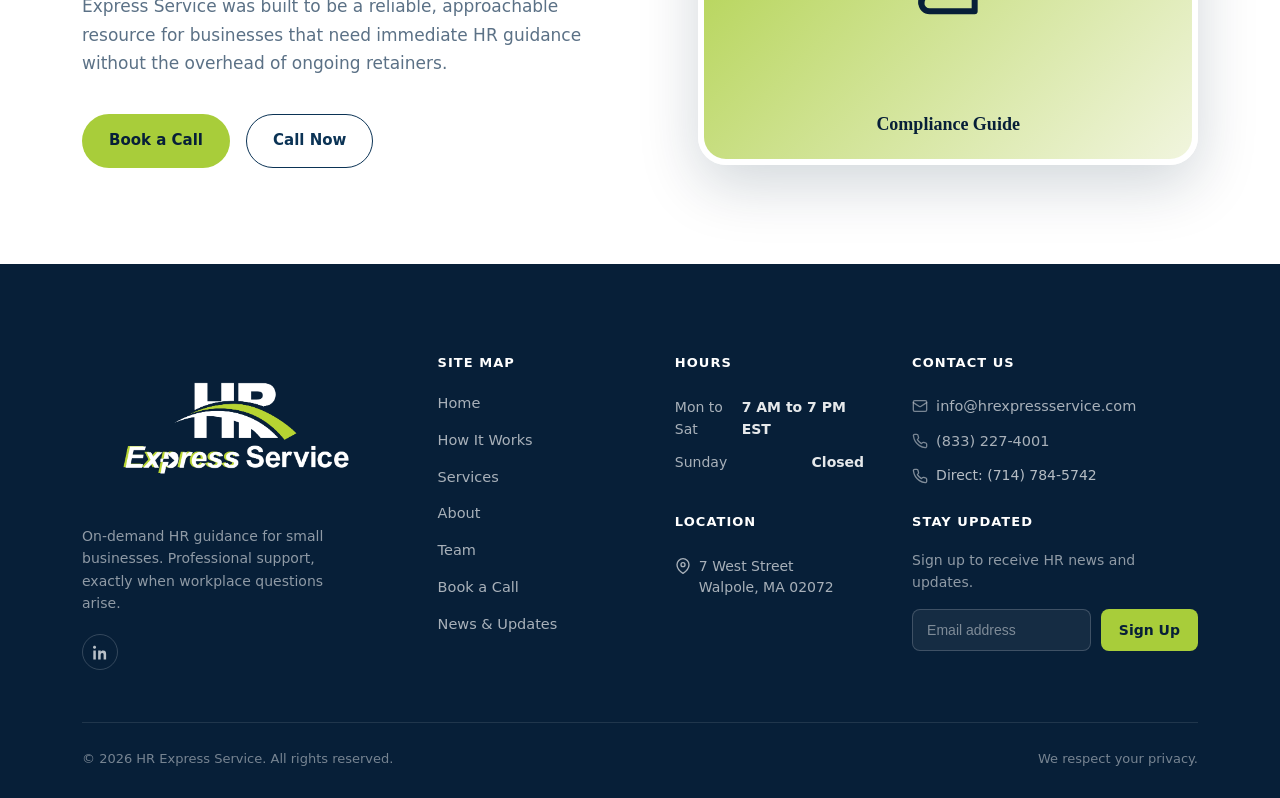
==== commit c8422282: "Remove X (Twitter) logo from footer" ====
--- a/about.html
+++ b/about.html
@@ -371,10 +371,6 @@
           <p>On-demand HR guidance for small businesses. Professional support, exactly when workplace questions arise.
           </p>
           <div class="footer-social">
-            <a href="#" aria-label="X (Twitter)"><svg width="15" height="15" viewBox="0 0 24 24" fill="currentColor">
-                <path
-                  d="M18.9 2H22l-7.6 8.7L23.3 22h-7.2l-5.6-7.3L4 22H1l8.1-9.3L.9 2h7.4l5.1 6.7L18.9 2Zm-1.3 18h2L7.5 4H5.4l12.2 16Z" />
-              </svg></a>
             <a href="https://www.linkedin.com/company/hr-express-service/" target="_blank" rel="noopener noreferrer" aria-label="LinkedIn"><svg width="15" height="15" viewBox="0 0 24 24" fill="currentColor">
                 <path
                   d="M4.98 3.5C4.98 4.88 3.87 6 2.5 6S0 4.88 0 3.5 1.11 1 2.48 1s2.5 1.12 2.5 2.5ZM.5 8.75h4V23h-4V8.75ZM8.5 8.75h3.84v1.96h.05c.53-1 1.85-2.06 3.8-2.06 4.06 0 4.81 2.67 4.81 6.15V23h-4v-6.6c0-1.57-.03-3.6-2.2-3.6-2.2 0-2.54 1.72-2.54 3.5V23h-4V8.75Z" />
